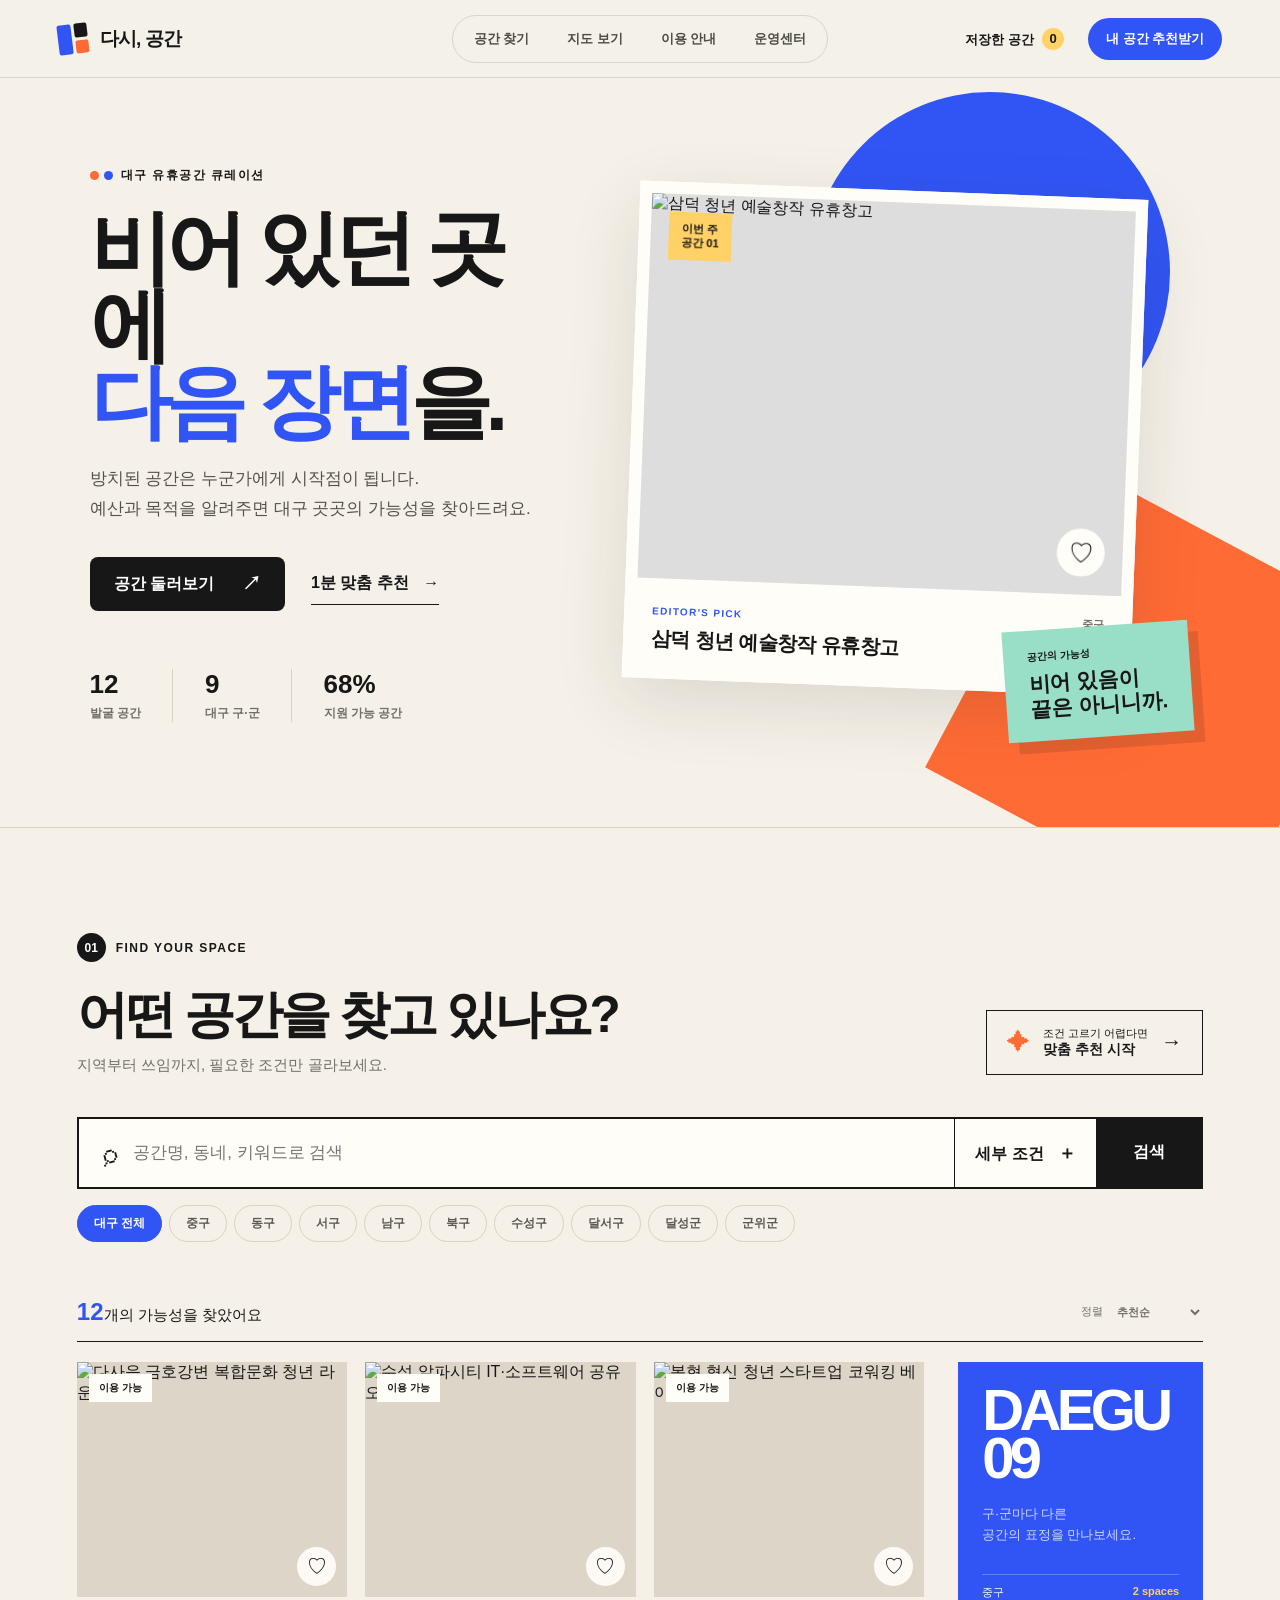
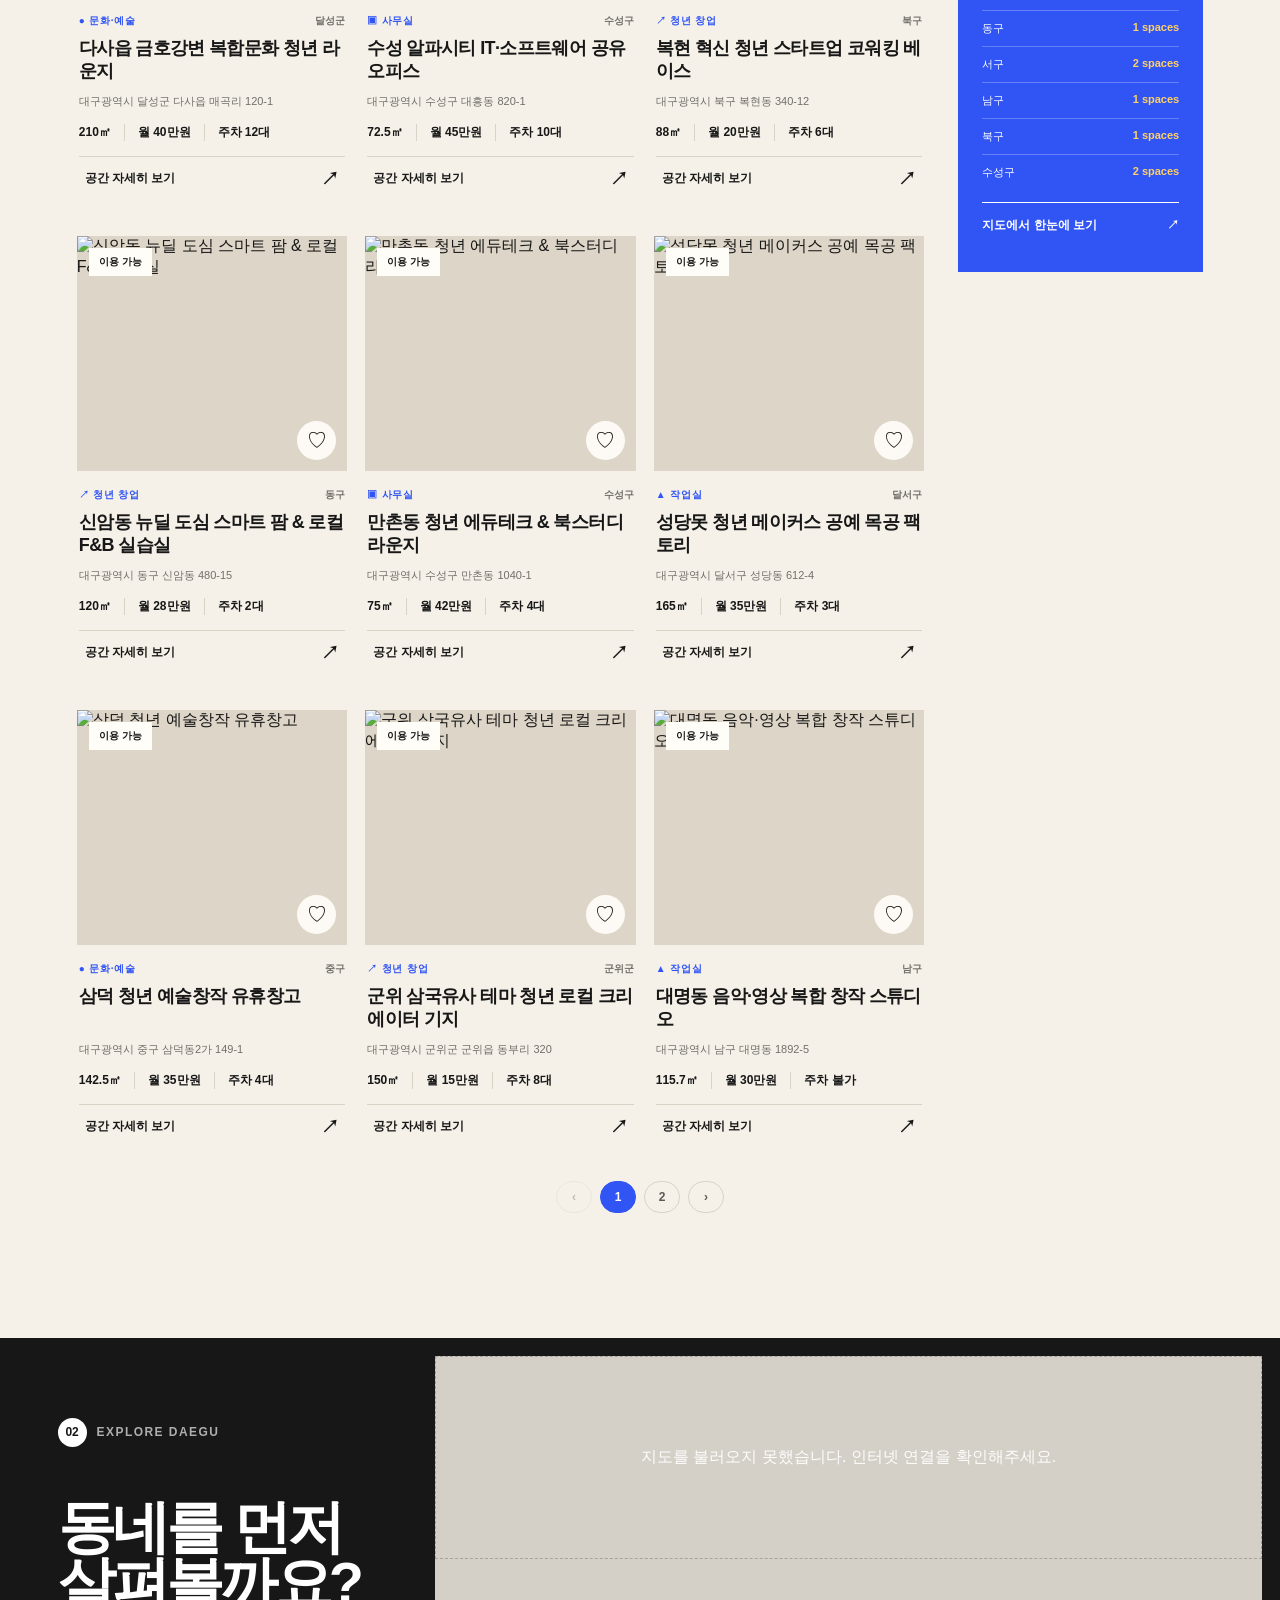
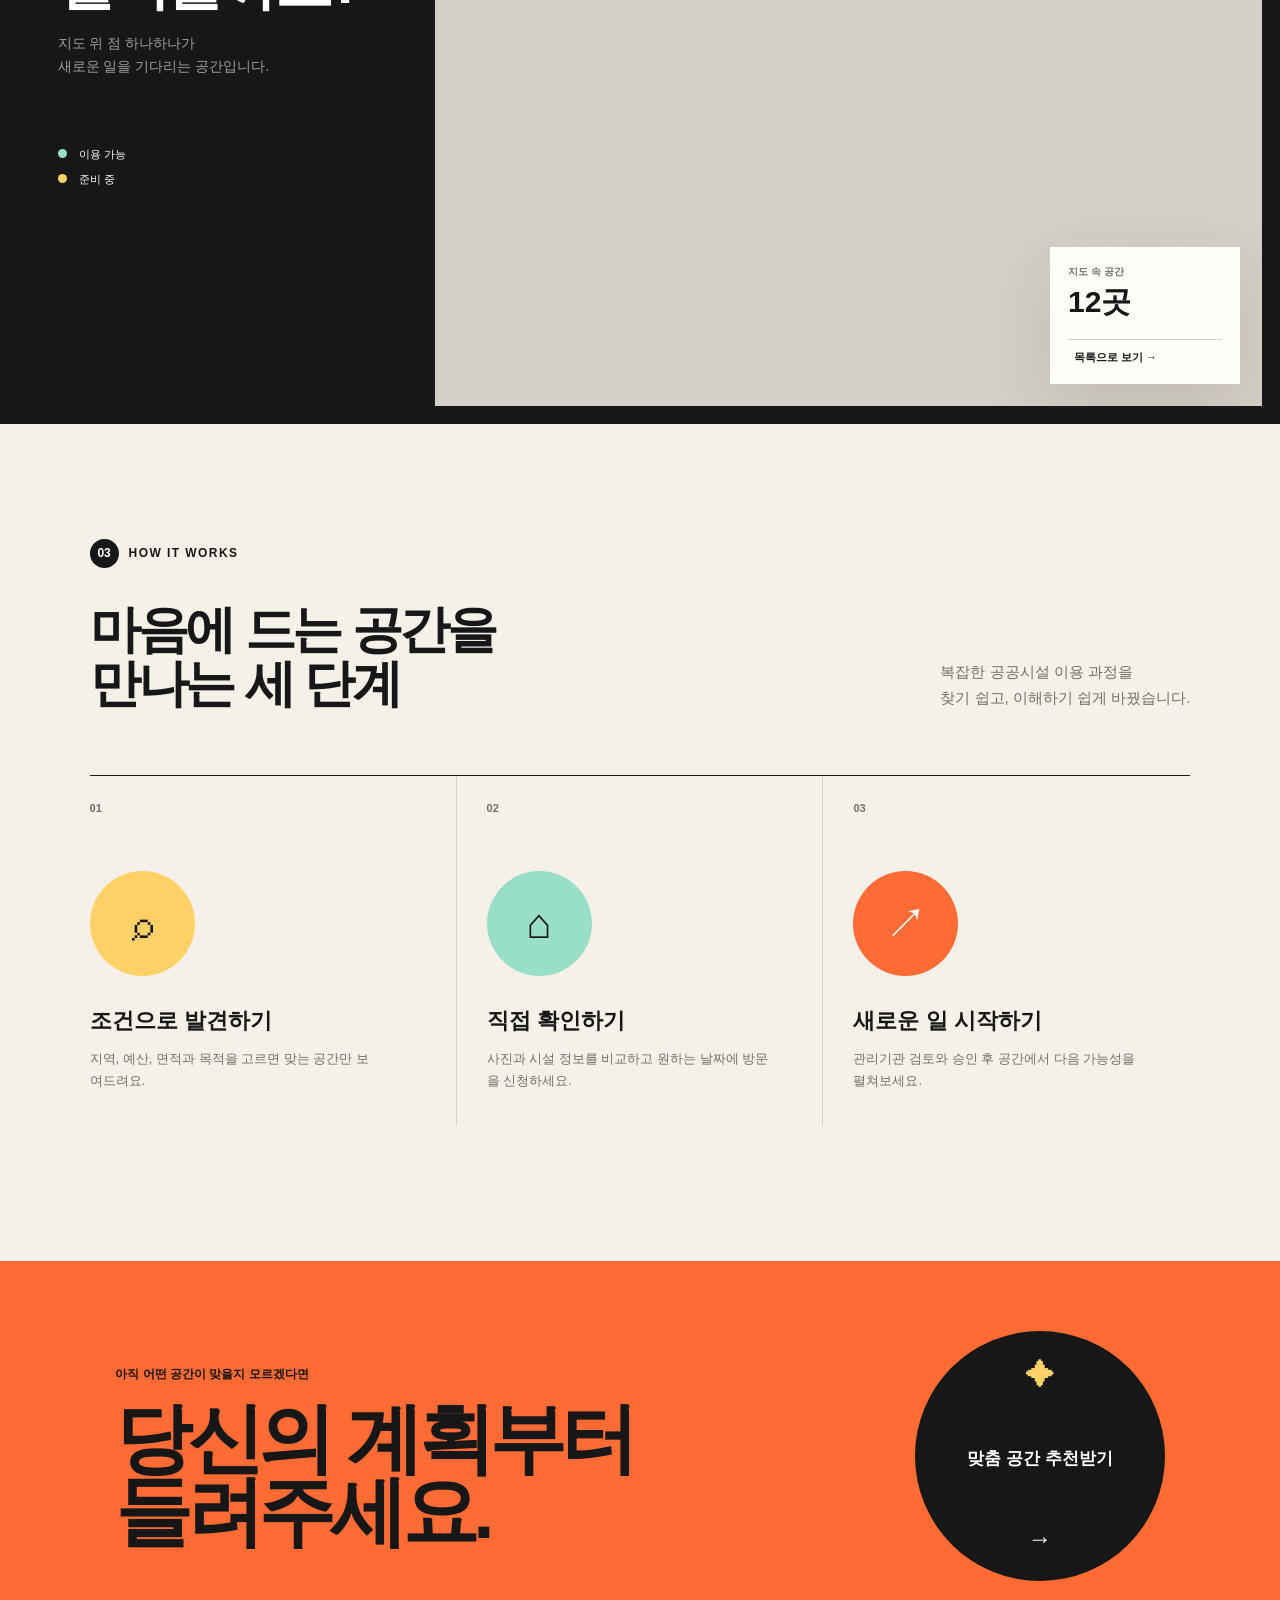
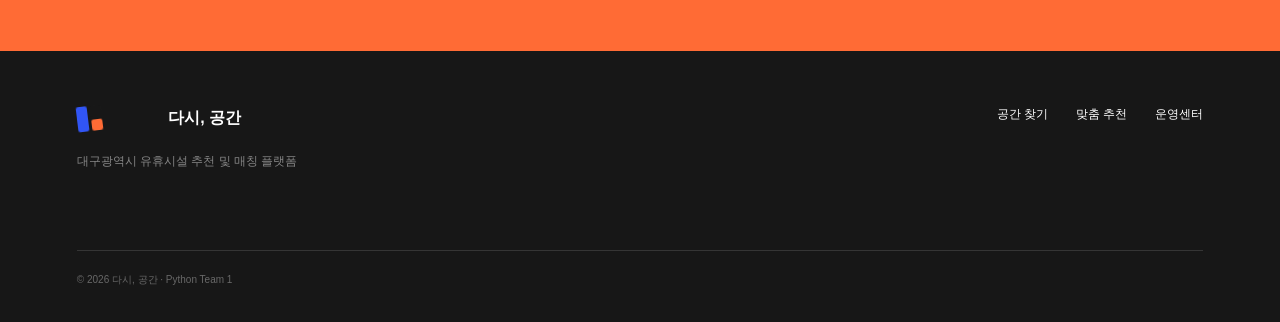
==== project/index.html @ 976cddd2 "Merge remote-tracking branch 'origin/main' into feature/merge-frontend-backend # Conflicts: #	README" ====
<!DOCTYPE html>
<html lang="ko">
<head>
  <meta charset="UTF-8">
  <meta name="viewport" content="width=device-width, initial-scale=1.0">
  <meta name="description" content="대구의 비어 있는 공간과 새로운 시작을 연결하는 유휴시설 추천·매칭 플랫폼">
  <title>다시, 공간 — 비어 있던 곳에 다음 장면을</title>
  <link rel="preconnect" href="https://cdn.jsdelivr.net">
  <link rel="stylesheet" href="https://cdn.jsdelivr.net/gh/orioncactus/pretendard@v1.3.9/dist/web/static/pretendard.min.css">
  <link rel="stylesheet" href="https://unpkg.com/leaflet@1.9.4/dist/leaflet.css">
  <link rel="stylesheet" href="styles.css">
</head>
<body>
  <header class="site-header">
    <a class="brand" href="#top" aria-label="다시 공간 홈">
      <span class="brand-mark" aria-hidden="true">
        <span></span><span></span><span></span>
      </span>
      <span class="brand-name">다시, 공간</span>
    </a>

    <nav class="desktop-nav" aria-label="주요 메뉴">
      <a href="#discover">공간 찾기</a>
      <button type="button" data-action="show-map">지도 보기</button>
      <a href="#guide">이용 안내</a>
      <button type="button" data-action="open-admin">운영센터</button>
    </nav>

    <div class="header-actions">
      <button class="saved-button" type="button" data-action="open-favorites">
        저장한 공간 <span id="favoriteCount">0</span>
      </button>
      <button class="header-cta" type="button" data-action="open-recommend">내 공간 추천받기</button>
    </div>
  </header>

  <main id="top">
    <section class="hero">
      <div class="hero-copy">
        <div class="eyebrow">
          <span class="eyebrow-dot"></span>
          대구 유휴공간 큐레이션
        </div>
        <h1>
          비어 있던 곳에<br>
          <span>다음 장면</span>을.
        </h1>
        <p class="hero-description">
          방치된 공간은 누군가에게 시작점이 됩니다.<br>
          예산과 목적을 알려주면 대구 곳곳의 가능성을 찾아드려요.
        </p>
        <div class="hero-actions">
          <a class="button button-dark" href="#discover">공간 둘러보기 <span>↗</span></a>
          <button class="text-button" type="button" data-action="open-recommend">
            1분 맞춤 추천 <span>→</span>
          </button>
        </div>
        <dl class="hero-numbers">
          <div><dt id="heroSpaceCount">12</dt><dd>발굴 공간</dd></div>
          <div><dt>9</dt><dd>대구 구·군</dd></div>
          <div><dt>68%</dt><dd>지원 가능 공간</dd></div>
        </dl>
      </div>

      <div class="hero-visual" aria-label="오늘 주목할 공간">
        <span class="shape shape-blue"></span>
        <span class="shape shape-orange"></span>
        <article class="featured-card">
          <div class="featured-image-wrap">
            <img id="featuredImage" alt="추천 유휴공간">
            <span class="featured-index">이번 주<br>공간 01</span>
            <button class="round-favorite" type="button" data-featured-favorite aria-label="관심 공간 저장">♡</button>
          </div>
          <div class="featured-body">
            <div>
              <span class="tiny-label">EDITOR'S PICK</span>
              <h2 id="featuredName">공간을 불러오는 중입니다</h2>
            </div>
            <div class="featured-meta">
              <span id="featuredDistrict">대구</span>
              <span id="featuredArea">0㎡</span>
              <span id="featuredRent">월 0만원</span>
            </div>
          </div>
        </article>
        <div class="hero-note">
          <span>공간의 가능성</span>
          <strong>비어 있음이<br>끝은 아니니까.</strong>
        </div>
      </div>
    </section>

    <section class="discovery" id="discover">
      <div class="section-kicker"><span>01</span> FIND YOUR SPACE</div>
      <div class="section-heading">
        <div>
          <h2>어떤 공간을 찾고 있나요?</h2>
          <p>지역부터 쓰임까지, 필요한 조건만 골라보세요.</p>
        </div>
        <button class="recommend-banner-button" type="button" data-action="open-recommend">
          <span class="spark">✦</span>
          조건 고르기 어렵다면
          <strong>맞춤 추천 시작</strong>
          <span>→</span>
        </button>
      </div>

      <div class="search-console">
        <label class="main-search">
          <span aria-hidden="true">⌕</span>
          <input id="searchInput" type="search" placeholder="공간명, 동네, 키워드로 검색" autocomplete="off">
        </label>
        <button class="filter-toggle" id="filterToggle" type="button" aria-expanded="false">
          세부 조건 <span>＋</span>
        </button>
        <button class="search-submit" id="searchSubmit" type="button">검색</button>
      </div>

      <div class="district-row" id="districtChips" aria-label="지역 선택"></div>

      <div class="filter-panel" id="filterPanel" aria-hidden="true">
        <label>
          <span>활용 목적</span>
          <select id="categoryFilter">
            <option value="ALL">전체 목적</option>
          </select>
        </label>
        <label>
          <span>월 최대 예산</span>
          <select id="rentFilter">
            <option value="999">제한 없음</option>
            <option value="20">20만원 이하</option>
            <option value="40">40만원 이하</option>
            <option value="60">60만원 이하</option>
            <option value="100">100만원 이하</option>
          </select>
        </label>
        <label>
          <span>최소 면적</span>
          <select id="areaFilter">
            <option value="0">제한 없음</option>
            <option value="50">50㎡ 이상</option>
            <option value="100">100㎡ 이상</option>
            <option value="150">150㎡ 이상</option>
          </select>
        </label>
        <label class="check-label">
          <input id="parkingFilter" type="checkbox">
          <span class="custom-check"></span>
          주차 가능한 곳만
        </label>
        <button type="button" id="resetFilters">조건 초기화</button>
      </div>

      <div class="catalog-toolbar">
        <p><strong id="resultCount">0</strong>개의 가능성을 찾았어요</p>
        <label class="sort-control">
          <span>정렬</span>
          <select id="sortSelect">
            <option value="recommended">추천순</option>
            <option value="rent-low">낮은 임대료순</option>
            <option value="area-large">넓은 면적순</option>
            <option value="popular">인기순</option>
          </select>
        </label>
      </div>

      <div class="catalog-layout">
        <div class="space-grid" id="spaceGrid"></div>
        <aside class="curation-aside">
          <div class="aside-number">DAEGU<br>09</div>
          <p class="aside-caption">구·군마다 다른<br>공간의 표정을 만나보세요.</p>
          <div class="district-list" id="districtStats"></div>
          <button type="button" data-action="show-map">지도에서 한눈에 보기 <span>↗</span></button>
        </aside>
      </div>
      <nav class="pagination" id="spacePagination" aria-label="공간 목록 페이지"></nav>
    </section>

    <section class="map-section" id="mapSection">
      <div class="map-copy">
        <div class="section-kicker light"><span>02</span> EXPLORE DAEGU</div>
        <h2>동네를 먼저<br>살펴볼까요?</h2>
        <p>지도 위 점 하나하나가<br>새로운 일을 기다리는 공간입니다.</p>
        <div class="map-legend">
          <span><i class="legend-dot available"></i> 이용 가능</span>
          <span><i class="legend-dot waiting"></i> 준비 중</span>
        </div>
      </div>
      <div class="map-stage">
        <div id="map" aria-label="대구 유휴공간 지도"></div>
        <div class="map-result-card" id="mapResultCard">
          <span>지도 속 공간</span>
          <strong id="mapSpaceCount">12곳</strong>
          <button type="button" data-action="scroll-discover">목록으로 보기 →</button>
        </div>
      </div>
    </section>

    <section class="guide-section" id="guide">
      <div class="section-kicker"><span>03</span> HOW IT WORKS</div>
      <div class="guide-heading">
        <h2>마음에 드는 공간을<br>만나는 세 단계</h2>
        <p>복잡한 공공시설 이용 과정을<br>찾기 쉽고, 이해하기 쉽게 바꿨습니다.</p>
      </div>
      <ol class="guide-steps">
        <li>
          <span class="step-number">01</span>
          <div class="step-symbol symbol-search">⌕</div>
          <h3>조건으로 발견하기</h3>
          <p>지역, 예산, 면적과 목적을 고르면 맞는 공간만 보여드려요.</p>
        </li>
        <li>
          <span class="step-number">02</span>
          <div class="step-symbol symbol-visit">⌂</div>
          <h3>직접 확인하기</h3>
          <p>사진과 시설 정보를 비교하고 원하는 날짜에 방문을 신청하세요.</p>
        </li>
        <li>
          <span class="step-number">03</span>
          <div class="step-symbol symbol-start">↗</div>
          <h3>새로운 일 시작하기</h3>
          <p>관리기관 검토와 승인 후 공간에서 다음 가능성을 펼쳐보세요.</p>
        </li>
      </ol>
    </section>

    <section class="closing-cta">
      <div>
        <span>아직 어떤 공간이 맞을지 모르겠다면</span>
        <h2>당신의 계획부터<br>들려주세요.</h2>
      </div>
      <button type="button" data-action="open-recommend">
        <span>✦</span>
        맞춤 공간 추천받기
        <i>→</i>
      </button>
    </section>
  </main>

  <footer>
    <div class="footer-brand">
      <span class="brand-mark small" aria-hidden="true"><span></span><span></span><span></span></span>
      <strong>다시, 공간</strong>
      <p>대구광역시 유휴시설 추천 및 매칭 플랫폼</p>
    </div>
    <div class="footer-links">
      <a href="#discover">공간 찾기</a>
      <button type="button" data-action="open-recommend">맞춤 추천</button>
      <button type="button" data-action="open-admin">운영센터</button>
    </div>
    <p class="copyright">© 2026 다시, 공간 · Python Team 1</p>
  </footer>

  <div class="drawer-backdrop" id="drawerBackdrop"></div>
  <aside class="favorites-drawer" id="favoritesDrawer" aria-hidden="true">
    <div class="drawer-header">
      <div><span>MY PICKS</span><h2>저장한 공간</h2></div>
      <button type="button" data-action="close-favorites" aria-label="닫기">×</button>
    </div>
    <div class="drawer-content" id="favoritesList"></div>
  </aside>

  <div class="modal" id="detailModal" aria-hidden="true" role="dialog" aria-modal="true" aria-label="공간 상세정보">
    <div class="modal-shell detail-shell">
      <button class="modal-close" type="button" data-close-modal aria-label="닫기">×</button>
      <div id="detailContent"></div>
    </div>
  </div>

  <div class="modal" id="recommendModal" aria-hidden="true" role="dialog" aria-modal="true" aria-label="맞춤 공간 추천">
    <div class="modal-shell recommend-shell">
      <button class="modal-close" type="button" data-close-modal aria-label="닫기">×</button>
      <div class="recommend-intro">
        <span class="modal-label">1 MINUTE CURATION</span>
        <h2>당신에게 맞는<br>공간을 찾아볼게요.</h2>
        <p>네 가지 조건만 선택하면 적합도와 추천 이유를 계산합니다.</p>
      </div>
      <form id="recommendForm" class="recommend-form">
        <label><span>어디를 선호하나요?</span><select id="recommendDistrict"><option value="ALL">대구 전역</option></select></label>
        <label><span>무엇을 시작하나요?</span><select id="recommendPurpose"></select></label>
        <label><span>월 예산은 얼마인가요?</span><select id="recommendBudget"><option value="20">20만원</option><option value="40" selected>40만원</option><option value="60">60만원</option><option value="100">100만원</option></select></label>
        <label><span>필요한 최소 면적은?</span><select id="recommendArea"><option value="30">30㎡</option><option value="50" selected>50㎡</option><option value="100">100㎡</option><option value="150">150㎡</option></select></label>
        <label class="recommend-check"><input id="recommendParking" type="checkbox"><span>주차 공간이 꼭 필요해요</span></label>
        <button class="button button-cobalt" type="submit">내 공간 계산하기 <span>→</span></button>
      </form>
      <div class="recommend-results" id="recommendResults" hidden></div>
    </div>
  </div>

  <div class="modal" id="applyModal" aria-hidden="true" role="dialog" aria-modal="true" aria-label="방문 및 이용 신청">
    <div class="modal-shell apply-shell">
      <button class="modal-close" type="button" data-close-modal aria-label="닫기">×</button>
      <span class="modal-label">SPACE REQUEST</span>
      <h2 id="applyTitle">공간 방문 신청</h2>
      <p id="applySpaceName"></p>
      <form id="applyForm">
        <input type="hidden" id="applySpaceId">
        <div class="form-grid">
          <label><span>이름</span><input id="applicantName" required placeholder="신청자 이름"></label>
          <label><span>연락처</span><input id="applicantPhone" required placeholder="010-0000-0000"></label>
        </div>
        <label><span>방문 희망일</span><input id="visitDate" type="date" required></label>
        <label><span>공간에서 하고 싶은 일</span><textarea id="applyMessage" required rows="4" placeholder="활용 목적과 계획을 간단히 적어주세요."></textarea></label>
        <button class="button button-dark wide" type="submit">신청서 보내기 <span>→</span></button>
      </form>
    </div>
  </div>

  <div class="modal" id="adminModal" aria-hidden="true" role="dialog" aria-modal="true" aria-label="운영센터">
    <div class="modal-shell admin-shell">
      <button class="modal-close" type="button" data-close-modal aria-label="닫기">×</button>
      <div class="admin-heading">
        <div><span class="modal-label">OPERATION CENTER</span><h2>공간 운영 현황</h2></div>
        <button type="button" id="syncData">공공데이터 동기화 ↻</button>
      </div>
      <div class="admin-metrics" id="adminMetrics"></div>
      <div class="admin-table-wrap">
        <table>
          <thead><tr><th>공간</th><th>지역</th><th>월 임대료</th><th>상태</th></tr></thead>
          <tbody id="adminSpaceRows"></tbody>
        </table>
      </div>
    </div>
  </div>

  <div class="toast-region" id="toastRegion" aria-live="polite"></div>

  <script src="https://unpkg.com/leaflet@1.9.4/dist/leaflet.js"></script>
  <script src="data.js"></script>
  <script src="app.js"></script>
</body>
</html>
---- project/styles.css ----
:root {
  --paper: #f5f1e8;
  --paper-deep: #ebe5d8;
  --white: #fffdf8;
  --ink: #171717;
  --muted: #716f69;
  --line: #d9d2c5;
  --cobalt: #3155f5;
  --orange: #ff6b35;
  --mint: #99dfc7;
  --yellow: #ffd166;
  --red: #e94b4b;
  --radius-sm: 12px;
  --radius-md: 22px;
  --radius-lg: 34px;
  --shadow: 0 22px 70px rgba(40, 34, 22, 0.12);
}

* {
  box-sizing: border-box;
}

html {
  scroll-behavior: smooth;
}

body {
  margin: 0;
  background: var(--paper);
  color: var(--ink);
  font-family: Pretendard, -apple-system, BlinkMacSystemFont, "Segoe UI", sans-serif;
  -webkit-font-smoothing: antialiased;
}

body.modal-open {
  overflow: hidden;
}

button,
input,
select,
textarea {
  color: inherit;
  font: inherit;
}

button,
a {
  -webkit-tap-highlight-color: transparent;
}

button {
  border: 0;
  cursor: pointer;
}

a {
  color: inherit;
  text-decoration: none;
}

img {
  display: block;
  max-width: 100%;
}

.site-header {
  position: sticky;
  z-index: 50;
  top: 0;
  display: grid;
  grid-template-columns: 1fr auto 1fr;
  align-items: center;
  min-height: 78px;
  padding: 0 4.5vw;
  border-bottom: 1px solid rgba(23, 23, 23, 0.12);
  background: rgba(245, 241, 232, 0.91);
  backdrop-filter: blur(18px);
}

.brand {
  display: inline-flex;
  align-items: center;
  gap: 12px;
  width: max-content;
  font-size: 19px;
  font-weight: 850;
  letter-spacing: -0.04em;
}

.brand-mark {
  position: relative;
  display: inline-grid;
  width: 30px;
  height: 30px;
  grid-template-columns: 1fr 1fr;
  grid-template-rows: 1fr 1fr;
  gap: 3px;
  transform: rotate(-7deg);
}

.brand-mark span {
  border-radius: 2px;
  background: var(--ink);
}

.brand-mark span:nth-child(1) {
  grid-row: 1 / 3;
  background: var(--cobalt);
}

.brand-mark span:nth-child(3) {
  background: var(--orange);
}

.brand-mark.small {
  width: 25px;
  height: 25px;
}

.desktop-nav {
  display: flex;
  align-items: center;
  gap: 6px;
  padding: 5px;
  border: 1px solid rgba(23, 23, 23, 0.13);
  border-radius: 999px;
}

.desktop-nav a,
.desktop-nav button {
  padding: 9px 16px;
  border-radius: 999px;
  background: transparent;
  color: #4d4b46;
  font-size: 13px;
  font-weight: 700;
}

.desktop-nav a:hover,
.desktop-nav button:hover {
  background: var(--ink);
  color: white;
}

.header-actions {
  display: flex;
  justify-content: flex-end;
  align-items: center;
  gap: 10px;
}

.saved-button {
  padding: 10px 14px;
  background: transparent;
  font-size: 13px;
  font-weight: 750;
}

.saved-button span {
  display: inline-grid;
  place-items: center;
  min-width: 22px;
  height: 22px;
  margin-left: 5px;
  border-radius: 999px;
  background: var(--yellow);
}

.header-cta {
  padding: 12px 18px;
  border-radius: 999px;
  background: var(--cobalt);
  color: white;
  font-size: 13px;
  font-weight: 800;
}

.hero {
  display: grid;
  min-height: 720px;
  grid-template-columns: 0.9fr 1.1fr;
  align-items: center;
  gap: 4vw;
  padding: 74px 7vw 90px;
  overflow: hidden;
  border-bottom: 1px solid var(--line);
}

.hero-copy {
  position: relative;
  z-index: 2;
  max-width: 620px;
}

.eyebrow,
.section-kicker {
  display: flex;
  align-items: center;
  gap: 10px;
  font-size: 12px;
  font-weight: 850;
  letter-spacing: 0.12em;
}

.eyebrow-dot {
  width: 9px;
  height: 9px;
  border-radius: 50%;
  background: var(--orange);
  box-shadow: 14px 0 0 var(--cobalt);
  margin-right: 12px;
}

.hero h1 {
  margin: 25px 0 24px;
  font-size: clamp(64px, 6.4vw, 108px);
  font-weight: 900;
  line-height: 0.94;
  letter-spacing: -0.075em;
}

.hero h1 span {
  color: var(--cobalt);
}

.hero-description {
  color: #54514b;
  font-size: 17px;
  line-height: 1.75;
}

.hero-actions {
  display: flex;
  align-items: center;
  gap: 26px;
  margin-top: 34px;
}

.button {
  display: inline-flex;
  justify-content: center;
  align-items: center;
  gap: 28px;
  min-height: 54px;
  padding: 0 24px;
  border-radius: 8px;
  font-weight: 800;
}

.button span {
  font-size: 19px;
}

.button-dark {
  background: var(--ink);
  color: white;
}

.button-cobalt {
  background: var(--cobalt);
  color: white;
}

.button.wide {
  width: 100%;
}

.text-button {
  padding: 10px 0;
  border-bottom: 1px solid var(--ink);
  background: transparent;
  font-weight: 800;
}

.text-button span {
  margin-left: 10px;
}

.hero-numbers {
  display: flex;
  gap: 32px;
  margin: 58px 0 0;
}

.hero-numbers div {
  padding-right: 31px;
  border-right: 1px solid var(--line);
}

.hero-numbers div:last-child {
  border: 0;
}

.hero-numbers dt {
  font-size: 26px;
  font-weight: 900;
}

.hero-numbers dd {
  margin: 5px 0 0;
  color: var(--muted);
  font-size: 12px;
  font-weight: 700;
}

.hero-visual {
  position: relative;
  min-height: 585px;
}

.shape {
  position: absolute;
  display: block;
}

.shape-blue {
  top: -60px;
  right: 20px;
  width: 360px;
  height: 360px;
  border-radius: 50%;
  background: var(--cobalt);
}

.shape-orange {
  right: -135px;
  bottom: -130px;
  width: 340px;
  height: 340px;
  background: var(--orange);
  transform: rotate(28deg);
}

.featured-card {
  position: absolute;
  z-index: 2;
  top: 38px;
  right: 4vw;
  width: min(530px, 88%);
  margin: 0;
  transform: rotate(2.2deg);
  border: 12px solid var(--white);
  background: var(--white);
  box-shadow: var(--shadow);
}

.featured-image-wrap {
  position: relative;
  height: 385px;
  overflow: hidden;
  background: #ddd;
}

.featured-image-wrap img {
  width: 100%;
  height: 100%;
  object-fit: cover;
}

.featured-index {
  position: absolute;
  top: 18px;
  left: 18px;
  padding: 10px 13px;
  background: var(--yellow);
  font-size: 11px;
  font-weight: 900;
  line-height: 1.25;
  text-transform: uppercase;
}

.round-favorite {
  position: absolute;
  right: 18px;
  bottom: 18px;
  display: grid;
  width: 48px;
  height: 48px;
  place-items: center;
  border-radius: 50%;
  background: var(--white);
  font-size: 25px;
}

.round-favorite.active {
  background: var(--orange);
  color: white;
}

.featured-body {
  display: flex;
  justify-content: space-between;
  gap: 20px;
  padding: 22px 16px 13px;
}

.tiny-label,
.modal-label {
  color: var(--cobalt);
  font-size: 10px;
  font-weight: 900;
  letter-spacing: 0.13em;
}

.featured-body h2 {
  max-width: 320px;
  margin: 7px 0 0;
  font-size: 20px;
  line-height: 1.3;
  letter-spacing: -0.03em;
}

.featured-meta {
  display: flex;
  flex-direction: column;
  align-items: flex-end;
  gap: 4px;
  color: var(--muted);
  font-size: 11px;
  font-weight: 700;
}

.hero-note {
  position: absolute;
  z-index: 4;
  right: 0;
  bottom: 0;
  padding: 20px 24px;
  transform: rotate(-4deg);
  background: var(--mint);
  box-shadow: 10px 12px 0 rgba(23, 23, 23, 0.12);
}

.hero-note span {
  display: block;
  margin-bottom: 7px;
  font-size: 10px;
  font-weight: 800;
}

.hero-note strong {
  font-size: 21px;
  line-height: 1.2;
}

.discovery {
  padding: 105px 6vw 125px;
}

.section-kicker span {
  display: inline-grid;
  width: 29px;
  height: 29px;
  place-items: center;
  border-radius: 50%;
  background: var(--ink);
  color: white;
  letter-spacing: 0;
}

.section-kicker.light {
  color: rgba(255, 255, 255, 0.65);
}

.section-kicker.light span {
  background: white;
  color: var(--ink);
}

.section-heading {
  display: flex;
  justify-content: space-between;
  align-items: end;
  gap: 30px;
  margin: 26px 0 42px;
}

.section-heading h2,
.guide-heading h2 {
  margin: 0;
  font-size: clamp(38px, 4vw, 62px);
  line-height: 1.05;
  letter-spacing: -0.06em;
}

.section-heading p,
.guide-heading p {
  margin: 14px 0 0;
  color: var(--muted);
  font-size: 15px;
}

.recommend-banner-button {
  display: grid;
  grid-template-columns: auto auto auto;
  grid-template-rows: auto auto;
  column-gap: 13px;
  align-items: center;
  padding: 15px 20px;
  border: 1px solid var(--ink);
  background: transparent;
  text-align: left;
  font-size: 11px;
}

.recommend-banner-button .spark {
  grid-row: 1 / 3;
  color: var(--orange);
  font-size: 23px;
}

.recommend-banner-button strong {
  grid-column: 2;
  font-size: 14px;
}

.recommend-banner-button > span:last-child {
  grid-column: 3;
  grid-row: 1 / 3;
  font-size: 21px;
}

.search-console {
  display: grid;
  grid-template-columns: minmax(0, 1fr) auto auto;
  min-height: 72px;
  border: 2px solid var(--ink);
  background: var(--white);
}

.main-search {
  display: flex;
  align-items: center;
  gap: 15px;
  padding: 0 22px;
}

.main-search > span {
  font-size: 30px;
  transform: rotate(-15deg);
}

.main-search input {
  width: 100%;
  border: 0;
  outline: 0;
  background: transparent;
  font-size: 17px;
}

.filter-toggle,
.search-submit {
  min-width: 125px;
  padding: 0 20px;
  border-left: 1px solid var(--ink);
  background: var(--white);
  font-weight: 800;
}

.filter-toggle span {
  margin-left: 10px;
  font-size: 18px;
}

.search-submit {
  min-width: 105px;
  background: var(--ink);
  color: white;
}

.district-row {
  display: flex;
  gap: 7px;
  padding: 16px 0 8px;
  overflow-x: auto;
}

.district-chip {
  flex: 0 0 auto;
  padding: 9px 16px;
  border: 1px solid var(--line);
  border-radius: 999px;
  background: transparent;
  color: #5c5953;
  font-size: 12px;
  font-weight: 750;
}

.district-chip.active {
  border-color: var(--cobalt);
  background: var(--cobalt);
  color: white;
}

.pagination {
  display: flex;
  justify-content: center;
  align-items: center;
  gap: 8px;
  margin-top: 32px;
}

.pagination button {
  min-width: 36px;
  padding: 8px 12px;
  border: 1px solid var(--line);
  border-radius: 999px;
  background: transparent;
  color: #5c5953;
  font-size: 12px;
  font-weight: 750;
}

.pagination button.active {
  border-color: var(--cobalt);
  background: var(--cobalt);
  color: white;
}

.pagination button:disabled {
  opacity: 0.35;
}

.pagination .pagination-ellipsis {
  padding: 0 4px;
  color: #5c5953;
}

.filter-panel {
  display: grid;
  max-height: 0;
  grid-template-columns: repeat(3, 1fr) auto auto;
  gap: 18px;
  align-items: end;
  padding: 0 20px;
  overflow: hidden;
  border: 0 solid var(--line);
  background: var(--paper-deep);
  opacity: 0;
  transition: max-height 0.35s ease, padding 0.35s ease, opacity 0.25s ease, border-width 0.35s ease;
}

.filter-panel.open {
  max-height: 180px;
  padding: 22px 20px;
  border-width: 1px;
  opacity: 1;
}

.filter-panel label {
  display: grid;
  gap: 8px;
}

.filter-panel label > span:first-child {
  color: var(--muted);
  font-size: 11px;
  font-weight: 800;
}

.filter-panel select {
  min-height: 43px;
  padding: 0 12px;
  border: 1px solid var(--line);
  border-radius: 4px;
  background: var(--white);
}

.check-label {
  display: flex !important;
  align-items: center;
  min-height: 43px;
  white-space: nowrap;
  font-size: 13px;
  font-weight: 750;
}

.check-label input,
.recommend-check input {
  accent-color: var(--cobalt);
}

#resetFilters {
  min-height: 43px;
  padding: 0 15px;
  border-bottom: 1px solid var(--ink);
  background: transparent;
  font-size: 12px;
  font-weight: 800;
}

.catalog-toolbar {
  display: flex;
  justify-content: space-between;
  align-items: center;
  margin: 48px 0 20px;
  padding-bottom: 15px;
  border-bottom: 1px solid var(--ink);
}

.catalog-toolbar p {
  margin: 0;
  font-size: 15px;
}

.catalog-toolbar p strong {
  color: var(--cobalt);
  font-size: 24px;
}

.sort-control {
  display: flex;
  gap: 10px;
  align-items: center;
  color: var(--muted);
  font-size: 11px;
}

.sort-control select {
  border: 0;
  outline: 0;
  background: transparent;
  font-weight: 800;
}

.catalog-layout {
  display: grid;
  grid-template-columns: minmax(0, 1fr) 245px;
  gap: 34px;
}

.space-grid {
  display: grid;
  grid-template-columns: repeat(3, minmax(0, 1fr));
  gap: 35px 18px;
}

.space-card {
  position: relative;
  min-width: 0;
}

.card-image {
  position: relative;
  height: 235px;
  overflow: hidden;
  background: #ddd5c7;
}

.card-image img {
  width: 100%;
  height: 100%;
  object-fit: cover;
  transition: transform 0.55s ease;
}

.space-card:hover .card-image img {
  transform: scale(1.045);
}

.status-ribbon {
  position: absolute;
  top: 12px;
  left: 12px;
  padding: 7px 10px;
  background: var(--white);
  font-size: 10px;
  font-weight: 900;
}

.status-ribbon.reserved {
  background: var(--yellow);
}

.card-favorite {
  position: absolute;
  right: 11px;
  bottom: 11px;
  display: grid;
  width: 39px;
  height: 39px;
  place-items: center;
  border-radius: 50%;
  background: rgba(255, 253, 248, 0.94);
  font-size: 20px;
}

.card-favorite.active {
  background: var(--orange);
  color: white;
}

.card-body {
  padding: 17px 2px 0;
}

.card-category {
  display: flex;
  justify-content: space-between;
  align-items: center;
  color: var(--cobalt);
  font-size: 10px;
  font-weight: 900;
  letter-spacing: 0.08em;
}

.card-category span:last-child {
  color: var(--muted);
  font-weight: 700;
  letter-spacing: 0;
}

.card-body h3 {
  min-height: 47px;
  margin: 9px 0 10px;
  font-size: 18px;
  line-height: 1.3;
  letter-spacing: -0.035em;
}

.card-address {
  margin: 0;
  overflow: hidden;
  color: var(--muted);
  font-size: 11px;
  text-overflow: ellipsis;
  white-space: nowrap;
}

.card-specs {
  display: flex;
  gap: 13px;
  margin: 15px 0;
  font-size: 12px;
  font-weight: 800;
}

.card-specs span + span {
  padding-left: 13px;
  border-left: 1px solid var(--line);
}

.card-actions {
  display: grid;
  grid-template-columns: 1fr auto;
  border-top: 1px solid var(--line);
}

.card-actions button {
  min-height: 44px;
  background: transparent;
  text-align: left;
  font-size: 12px;
  font-weight: 850;
}

.card-actions button:last-child {
  width: 42px;
  text-align: right;
  font-size: 18px;
}

.empty-state {
  grid-column: 1 / -1;
  padding: 90px 20px;
  border: 1px dashed #aaa397;
  text-align: center;
}

.empty-state strong {
  display: block;
  margin-bottom: 9px;
  font-size: 22px;
}

.empty-state button {
  margin-top: 18px;
  padding: 10px 16px;
  background: var(--ink);
  color: white;
}

.curation-aside {
  position: sticky;
  top: 105px;
  align-self: start;
  min-height: 510px;
  padding: 24px;
  background: var(--cobalt);
  color: white;
}

.aside-number {
  font-size: 58px;
  font-weight: 900;
  line-height: 0.83;
  letter-spacing: -0.08em;
}

.aside-caption {
  margin: 22px 0 28px;
  color: rgba(255, 255, 255, 0.76);
  font-size: 13px;
  line-height: 1.6;
}

.district-list {
  display: grid;
  gap: 0;
  margin-bottom: 26px;
}

.district-stat {
  display: flex;
  justify-content: space-between;
  padding: 10px 0;
  border-top: 1px solid rgba(255, 255, 255, 0.25);
  font-size: 11px;
}

.district-stat strong {
  color: var(--yellow);
}

.curation-aside > button {
  position: absolute;
  right: 24px;
  bottom: 24px;
  left: 24px;
  padding: 14px 0;
  border-top: 1px solid white;
  background: transparent;
  color: white;
  text-align: left;
  font-size: 12px;
  font-weight: 800;
}

.curation-aside > button span {
  float: right;
}

.map-section {
  display: grid;
  grid-template-columns: 0.34fr 0.66fr;
  min-height: 650px;
  background: var(--ink);
  color: white;
}

.map-copy {
  padding: 80px 4.5vw;
}

.map-copy h2 {
  margin: 52px 0 20px;
  font-size: clamp(45px, 4.5vw, 72px);
  line-height: 0.98;
  letter-spacing: -0.065em;
}

.map-copy > p {
  color: rgba(255, 255, 255, 0.58);
  font-size: 14px;
  line-height: 1.7;
}

.map-legend {
  display: grid;
  gap: 10px;
  margin-top: 68px;
  font-size: 11px;
}

.legend-dot {
  display: inline-block;
  width: 9px;
  height: 9px;
  margin-right: 9px;
  border-radius: 50%;
}

.legend-dot.available {
  background: var(--mint);
}

.legend-dot.waiting {
  background: var(--yellow);
}

.map-stage {
  position: relative;
  min-height: 650px;
  margin: 18px 18px 18px 0;
  overflow: hidden;
  background: #d5d0c7;
}

#map {
  width: 100%;
  height: 100%;
  min-height: 614px;
  filter: saturate(0.6) contrast(0.98);
}

.map-result-card {
  position: absolute;
  z-index: 500;
  right: 22px;
  bottom: 22px;
  display: grid;
  min-width: 190px;
  padding: 18px;
  background: var(--white);
  color: var(--ink);
  box-shadow: var(--shadow);
}

.map-result-card > span {
  color: var(--muted);
  font-size: 10px;
  font-weight: 800;
}

.map-result-card strong {
  margin: 3px 0 16px;
  font-size: 30px;
}

.map-result-card button {
  padding-top: 10px;
  border-top: 1px solid var(--line);
  background: transparent;
  text-align: left;
  font-size: 11px;
  font-weight: 800;
}

.custom-map-pin {
  display: grid;
  width: 34px;
  height: 34px;
  place-items: center;
  border: 4px solid var(--white);
  border-radius: 50% 50% 50% 0;
  background: var(--cobalt);
  box-shadow: 0 5px 15px rgba(0, 0, 0, 0.26);
  color: white;
  font-size: 9px;
  font-weight: 900;
  transform: rotate(-45deg);
}

.custom-map-pin span {
  transform: rotate(45deg);
}

.leaflet-popup-content-wrapper {
  border-radius: 3px !important;
  font-family: Pretendard, sans-serif;
}

.map-popup {
  min-width: 190px;
}

.map-popup strong {
  display: block;
  margin: 4px 0;
  font-size: 14px;
}

.map-popup span {
  color: var(--muted);
  font-size: 11px;
}

.map-popup button {
  width: 100%;
  margin-top: 10px;
  padding: 8px;
  background: var(--ink);
  color: white;
  font-size: 11px;
}

.guide-section {
  padding: 115px 7vw 135px;
}

.guide-heading {
  display: flex;
  justify-content: space-between;
  align-items: end;
  margin: 35px 0 65px;
}

.guide-heading p {
  max-width: 310px;
  line-height: 1.7;
}

.guide-steps {
  display: grid;
  grid-template-columns: repeat(3, 1fr);
  margin: 0;
  padding: 0;
  border-top: 1px solid var(--ink);
  list-style: none;
}

.guide-steps li {
  position: relative;
  min-height: 350px;
  padding: 22px 30px 35px;
  border-right: 1px solid var(--line);
}

.guide-steps li:first-child {
  padding-left: 0;
}

.guide-steps li:last-child {
  border: 0;
}

.step-number {
  color: var(--muted);
  font-size: 11px;
  font-weight: 800;
}

.step-symbol {
  display: grid;
  width: 105px;
  height: 105px;
  margin: 55px 0 30px;
  place-items: center;
  border-radius: 50%;
  font-size: 42px;
  font-weight: 300;
}

.symbol-search {
  background: var(--yellow);
}

.symbol-visit {
  background: var(--mint);
}

.symbol-start {
  background: var(--orange);
  color: white;
}

.guide-steps h3 {
  margin: 0 0 12px;
  font-size: 22px;
}

.guide-steps p {
  max-width: 290px;
  margin: 0;
  color: var(--muted);
  font-size: 13px;
  line-height: 1.65;
}

.closing-cta {
  display: flex;
  justify-content: space-between;
  align-items: center;
  gap: 30px;
  min-height: 390px;
  padding: 65px 9vw;
  background: var(--orange);
  color: var(--ink);
}

.closing-cta > div > span {
  font-size: 12px;
  font-weight: 800;
}

.closing-cta h2 {
  margin: 19px 0 0;
  font-size: clamp(55px, 6vw, 88px);
  line-height: 0.95;
  letter-spacing: -0.07em;
}

.closing-cta button {
  display: grid;
  width: 250px;
  height: 250px;
  place-items: center;
  border-radius: 50%;
  background: var(--ink);
  color: white;
  font-size: 17px;
  font-weight: 850;
}

.closing-cta button span {
  color: var(--yellow);
  font-size: 28px;
}

.closing-cta button i {
  font-size: 24px;
  font-style: normal;
}

footer {
  display: grid;
  grid-template-columns: 1fr auto;
  gap: 50px;
  align-items: start;
  padding: 55px 6vw 35px;
  background: var(--ink);
  color: white;
}

.footer-brand {
  display: grid;
  grid-template-columns: auto auto;
  justify-content: start;
  align-items: center;
  gap: 10px;
}

.footer-brand p {
  grid-column: 1 / -1;
  margin: 12px 0 0;
  color: rgba(255, 255, 255, 0.48);
  font-size: 12px;
}

.footer-links {
  display: flex;
  gap: 28px;
}

.footer-links a,
.footer-links button {
  padding: 0;
  background: transparent;
  color: white;
  font-size: 12px;
}

.copyright {
  grid-column: 1 / -1;
  margin: 30px 0 0;
  padding-top: 22px;
  border-top: 1px solid rgba(255, 255, 255, 0.13);
  color: rgba(255, 255, 255, 0.35);
  font-size: 10px;
}

.drawer-backdrop {
  position: fixed;
  z-index: 90;
  inset: 0;
  visibility: hidden;
  background: rgba(23, 23, 23, 0.52);
  opacity: 0;
  transition: 0.3s ease;
}

.drawer-backdrop.open {
  visibility: visible;
  opacity: 1;
}

.favorites-drawer {
  position: fixed;
  z-index: 100;
  top: 0;
  right: 0;
  width: min(460px, 100%);
  height: 100dvh;
  padding: 32px;
  overflow-y: auto;
  background: var(--white);
  transform: translateX(102%);
  transition: transform 0.35s cubic-bezier(0.2, 0.75, 0.2, 1);
}

.favorites-drawer.open {
  transform: translateX(0);
}

.drawer-header {
  display: flex;
  justify-content: space-between;
  align-items: start;
  padding-bottom: 22px;
  border-bottom: 1px solid var(--ink);
}

.drawer-header span {
  color: var(--cobalt);
  font-size: 10px;
  font-weight: 900;
  letter-spacing: 0.13em;
}

.drawer-header h2 {
  margin: 5px 0 0;
  font-size: 34px;
}

.drawer-header button,
.modal-close {
  display: grid;
  width: 38px;
  height: 38px;
  place-items: center;
  border-radius: 50%;
  background: var(--paper-deep);
  font-size: 25px;
}

.favorite-drawer-item {
  display: grid;
  grid-template-columns: 100px 1fr auto;
  gap: 15px;
  align-items: center;
  padding: 18px 0;
  border-bottom: 1px solid var(--line);
}

.favorite-drawer-item img {
  width: 100px;
  height: 78px;
  object-fit: cover;
}

.favorite-drawer-item h3 {
  margin: 0 0 8px;
  font-size: 14px;
}

.favorite-drawer-item p {
  margin: 0;
  color: var(--muted);
  font-size: 11px;
}

.favorite-drawer-item button {
  background: transparent;
  color: var(--red);
  font-size: 20px;
}

.drawer-empty {
  padding: 90px 0;
  color: var(--muted);
  text-align: center;
}

.drawer-empty strong {
  display: block;
  margin-bottom: 7px;
  color: var(--ink);
  font-size: 20px;
}

.modal {
  position: fixed;
  z-index: 110;
  inset: 0;
  display: grid;
  visibility: hidden;
  place-items: center;
  padding: 22px;
  overflow-y: auto;
  background: rgba(23, 23, 23, 0.72);
  opacity: 0;
  transition: opacity 0.25s ease, visibility 0.25s ease;
}

.modal.open {
  visibility: visible;
  opacity: 1;
}

.modal-shell {
  position: relative;
  width: min(1040px, 100%);
  max-height: calc(100dvh - 44px);
  overflow-y: auto;
  background: var(--white);
  box-shadow: var(--shadow);
  transform: translateY(18px);
  transition: transform 0.3s ease;
}

.modal.open .modal-shell {
  transform: translateY(0);
}

.modal-close {
  position: absolute;
  z-index: 5;
  top: 18px;
  right: 18px;
}

.detail-hero {
  display: grid;
  min-height: 480px;
  grid-template-columns: 1.2fr 0.8fr;
}

.detail-photo {
  position: relative;
  min-height: 480px;
}

.detail-photo img {
  width: 100%;
  height: 100%;
  object-fit: cover;
}

.roadview-fallback-note {
  position: absolute;
  bottom: 12px;
  left: 12px;
  padding: 7px 10px;
  background: rgba(0, 0, 0, 0.6);
  color: var(--white);
  font-size: 12px;
  font-weight: 700;
}

.detail-summary {
  padding: 52px 40px 40px;
  background: var(--cobalt);
  color: white;
}

.detail-summary .category {
  color: var(--yellow);
  font-size: 10px;
  font-weight: 900;
  letter-spacing: 0.1em;
}

.detail-summary h2 {
  margin: 18px 0 15px;
  font-size: 36px;
  line-height: 1.15;
  letter-spacing: -0.05em;
}

.detail-summary .address {
  color: rgba(255, 255, 255, 0.65);
  font-size: 12px;
  line-height: 1.6;
}

.detail-price {
  display: flex;
  gap: 20px;
  margin: 42px 0 25px;
  padding: 20px 0;
  border-block: 1px solid rgba(255, 255, 255, 0.25);
}

.detail-price div {
  flex: 1;
}

.detail-price span {
  display: block;
  margin-bottom: 6px;
  color: rgba(255, 255, 255, 0.6);
  font-size: 10px;
}

.detail-price strong {
  font-size: 18px;
}

.detail-summary-actions {
  display: grid;
  grid-template-columns: 1fr auto;
  gap: 8px;
}

.detail-summary-actions button {
  min-height: 52px;
  background: white;
  color: var(--ink);
  font-size: 13px;
  font-weight: 850;
}

.detail-summary-actions button:last-child {
  width: 52px;
  background: var(--yellow);
  font-size: 20px;
}

.detail-body {
  display: grid;
  grid-template-columns: 1.2fr 0.8fr;
  gap: 60px;
  padding: 50px;
}

.detail-body h3 {
  margin: 0 0 15px;
  font-size: 18px;
}

.detail-body p {
  color: #5f5b55;
  font-size: 14px;
  line-height: 1.8;
}

.feature-list,
.utility-list {
  margin: 0;
  padding: 0;
  list-style: none;
}

.feature-list li {
  padding: 12px 0;
  border-bottom: 1px solid var(--line);
  font-size: 13px;
}

.feature-list li::before {
  content: "↗";
  margin-right: 10px;
  color: var(--cobalt);
  font-weight: 900;
}

.utility-list {
  display: flex;
  flex-wrap: wrap;
  gap: 7px;
}

.utility-list li {
  padding: 8px 10px;
  background: var(--paper-deep);
  font-size: 11px;
}

.support-box {
  margin-top: 25px;
  padding: 18px;
  background: var(--mint);
}

.support-box strong {
  display: block;
  margin-bottom: 8px;
  font-size: 12px;
}

.support-box p {
  margin: 0;
  color: var(--ink);
  font-size: 11px;
  line-height: 1.6;
}

.recommend-shell {
  display: grid;
  width: min(920px, 100%);
  grid-template-columns: 0.8fr 1.2fr;
}

.recommend-intro {
  min-height: 600px;
  padding: 70px 45px;
  background: var(--cobalt);
  color: white;
}

.recommend-intro .modal-label {
  color: var(--yellow);
}

.recommend-intro h2 {
  margin: 23px 0;
  font-size: 47px;
  line-height: 1.05;
  letter-spacing: -0.055em;
}

.recommend-intro p {
  color: rgba(255, 255, 255, 0.65);
  font-size: 13px;
  line-height: 1.7;
}

.recommend-form {
  display: grid;
  gap: 17px;
  align-content: center;
  padding: 60px 48px;
}

.recommend-form > label:not(.recommend-check),
.apply-shell form > label,
.form-grid label {
  display: grid;
  gap: 8px;
}

.recommend-form label > span,
.apply-shell label > span {
  font-size: 11px;
  font-weight: 800;
}

.recommend-form select,
.apply-shell input,
.apply-shell textarea {
  width: 100%;
  min-height: 48px;
  padding: 0 13px;
  border: 1px solid var(--line);
  border-radius: 3px;
  background: var(--white);
  outline: 0;
}

.apply-shell textarea {
  padding-top: 12px;
  resize: vertical;
}

.recommend-check {
  display: flex;
  gap: 8px;
  align-items: center;
  font-size: 12px;
}

.recommend-results {
  grid-column: 1 / -1;
  padding: 45px;
  background: var(--white);
}

.recommend-results h3 {
  margin: 0 0 24px;
  font-size: 30px;
}

.recommend-result-item {
  display: grid;
  grid-template-columns: 80px 1fr auto;
  gap: 18px;
  align-items: center;
  padding: 15px 0;
  border-top: 1px solid var(--line);
}

.recommend-score {
  display: grid;
  width: 68px;
  height: 68px;
  place-items: center;
  border-radius: 50%;
  background: var(--cobalt);
  color: white;
  font-size: 18px;
  font-weight: 900;
}

.recommend-result-item h4 {
  margin: 0 0 6px;
  font-size: 15px;
}

.recommend-result-item p {
  margin: 0;
  color: var(--muted);
  font-size: 11px;
}

.recommend-result-item button {
  padding: 10px 13px;
  background: var(--ink);
  color: white;
  font-size: 11px;
}

.apply-shell {
  width: min(600px, 100%);
  padding: 55px;
}

.apply-shell h2 {
  margin: 12px 0 8px;
  font-size: 36px;
}

.apply-shell > p {
  margin: 0 0 30px;
  color: var(--muted);
  font-size: 13px;
}

.apply-shell form {
  display: grid;
  gap: 18px;
}

.form-grid {
  display: grid;
  grid-template-columns: 1fr 1fr;
  gap: 13px;
}

.admin-shell {
  width: min(1000px, 100%);
  padding: 50px;
}

.admin-heading {
  display: flex;
  justify-content: space-between;
  align-items: end;
  padding-bottom: 25px;
  border-bottom: 1px solid var(--ink);
}

.admin-heading h2 {
  margin: 9px 0 0;
  font-size: 38px;
}

.admin-heading > button {
  padding: 12px 15px;
  background: var(--cobalt);
  color: white;
  font-size: 11px;
  font-weight: 800;
}

.admin-metrics {
  display: grid;
  grid-template-columns: repeat(4, 1fr);
  gap: 1px;
  margin: 25px 0;
  background: var(--line);
  border: 1px solid var(--line);
}

.admin-metric {
  padding: 19px;
  background: var(--white);
}

.admin-metric span {
  color: var(--muted);
  font-size: 10px;
}

.admin-metric strong {
  display: block;
  margin-top: 6px;
  font-size: 24px;
}

.admin-table-wrap {
  max-height: 430px;
  overflow: auto;
}

.admin-table-wrap table {
  width: 100%;
  border-collapse: collapse;
}

.admin-table-wrap th,
.admin-table-wrap td {
  padding: 13px 10px;
  border-bottom: 1px solid var(--line);
  text-align: left;
  font-size: 11px;
}

.admin-table-wrap th {
  position: sticky;
  top: 0;
  background: var(--paper-deep);
  color: var(--muted);
}

.admin-table-wrap td:first-child {
  max-width: 330px;
  font-weight: 800;
}

.admin-table-wrap select {
  padding: 7px;
  border: 1px solid var(--line);
  background: white;
  font-size: 11px;
}

.toast-region {
  position: fixed;
  z-index: 200;
  right: 22px;
  bottom: 22px;
  display: grid;
  gap: 9px;
}

.toast {
  min-width: 290px;
  padding: 15px 18px;
  border-left: 5px solid var(--cobalt);
  background: var(--ink);
  color: white;
  box-shadow: var(--shadow);
  font-size: 12px;
  animation: toast-in 0.3s ease;
}

.toast.success {
  border-color: var(--mint);
}

@keyframes toast-in {
  from { opacity: 0; transform: translateY(10px); }
}

@media (max-width: 1180px) {
  .desktop-nav {
    display: none;
  }

  .site-header {
    grid-template-columns: 1fr auto;
  }

  .hero {
    padding-inline: 5vw;
  }

  .hero h1 {
    font-size: 72px;
  }

  .featured-card {
    right: 1vw;
  }

  .space-grid {
    grid-template-columns: repeat(2, minmax(0, 1fr));
  }
}

@media (max-width: 900px) {
  .header-cta {
    display: none;
  }

  .hero {
    grid-template-columns: 1fr;
    padding-top: 55px;
  }

  .hero-copy {
    max-width: none;
  }

  .hero-visual {
    min-height: 610px;
  }

  .section-heading,
  .guide-heading {
    align-items: start;
    flex-direction: column;
  }

  .filter-panel {
    grid-template-columns: 1fr 1fr;
  }

  .filter-panel.open {
    max-height: 360px;
  }

  .catalog-layout {
    grid-template-columns: 1fr;
  }

  .curation-aside {
    position: relative;
    top: 0;
    min-height: 350px;
  }

  .map-section {
    grid-template-columns: 1fr;
  }

  .map-copy {
    padding-bottom: 45px;
  }

  .map-stage {
    margin: 0 18px 18px;
  }

  .guide-steps {
    grid-template-columns: 1fr;
  }

  .guide-steps li,
  .guide-steps li:first-child {
    min-height: auto;
    padding: 25px 0;
    border-right: 0;
    border-bottom: 1px solid var(--line);
  }

  .step-symbol {
    margin: 30px 0 20px;
  }

  .closing-cta {
    align-items: start;
    flex-direction: column;
  }

  .closing-cta button {
    align-self: end;
    width: 190px;
    height: 190px;
  }

  .detail-hero,
  .detail-body,
  .recommend-shell {
    grid-template-columns: 1fr;
  }

  .recommend-intro {
    min-height: auto;
  }
}

@media (max-width: 640px) {
  .site-header {
    min-height: 66px;
    padding-inline: 18px;
  }

  .brand-name {
    font-size: 17px;
  }

  .saved-button {
    padding-right: 0;
    font-size: 0;
  }

  .saved-button span {
    font-size: 11px;
  }

  .hero {
    padding: 48px 20px 65px;
  }

  .hero h1 {
    font-size: 54px;
  }

  .hero-description br {
    display: none;
  }

  .hero-actions {
    gap: 16px;
  }

  .hero-numbers {
    gap: 15px;
  }

  .hero-numbers div {
    padding-right: 15px;
  }

  .hero-visual {
    min-height: 465px;
    margin-top: 20px;
  }

  .shape-blue {
    width: 270px;
    height: 270px;
  }

  .shape-orange {
    width: 230px;
    height: 230px;
  }

  .featured-card {
    top: 25px;
    right: 4%;
    width: 92%;
  }

  .featured-image-wrap {
    height: 280px;
  }

  .featured-body {
    flex-direction: column;
  }

  .featured-meta {
    flex-direction: row;
    align-items: start;
  }

  .hero-note {
    display: none;
  }

  .discovery,
  .guide-section {
    padding: 75px 20px 90px;
  }

  .section-heading h2,
  .guide-heading h2 {
    font-size: 39px;
  }

  .recommend-banner-button {
    width: 100%;
  }

  .search-console {
    grid-template-columns: 1fr auto;
  }

  .main-search {
    min-height: 62px;
  }

  .filter-toggle {
    min-width: auto;
    font-size: 0;
  }

  .filter-toggle span {
    margin: 0;
    font-size: 20px;
  }

  .search-submit {
    display: none;
  }

  .filter-panel,
  .filter-panel.open {
    grid-template-columns: 1fr;
    max-height: 560px;
  }

  .catalog-toolbar {
    margin-top: 35px;
  }

  .space-grid {
    grid-template-columns: 1fr;
  }

  .card-image {
    height: 280px;
  }

  .map-copy {
    padding: 60px 20px 35px;
  }

  .map-stage {
    min-height: 480px;
    margin: 0;
  }

  #map {
    min-height: 480px;
  }

  .map-result-card {
    right: 12px;
    bottom: 12px;
  }

  .closing-cta {
    min-height: 480px;
    padding: 55px 20px;
  }

  .closing-cta h2 {
    font-size: 54px;
  }

  footer {
    grid-template-columns: 1fr;
    padding-inline: 20px;
  }

  .footer-links {
    flex-wrap: wrap;
  }

  .favorites-drawer {
    padding: 25px 20px;
  }

  .detail-hero {
    min-height: auto;
  }

  .detail-photo {
    min-height: 300px;
  }

  .detail-summary,
  .detail-body,
  .recommend-intro,
  .recommend-form,
  .recommend-results,
  .apply-shell,
  .admin-shell {
    padding: 35px 22px;
  }

  .detail-body {
    gap: 35px;
  }

  .recommend-intro h2 {
    font-size: 38px;
  }

  .form-grid,
  .admin-metrics {
    grid-template-columns: 1fr 1fr;
  }

  .admin-heading {
    align-items: start;
    flex-direction: column;
    gap: 18px;
  }
}
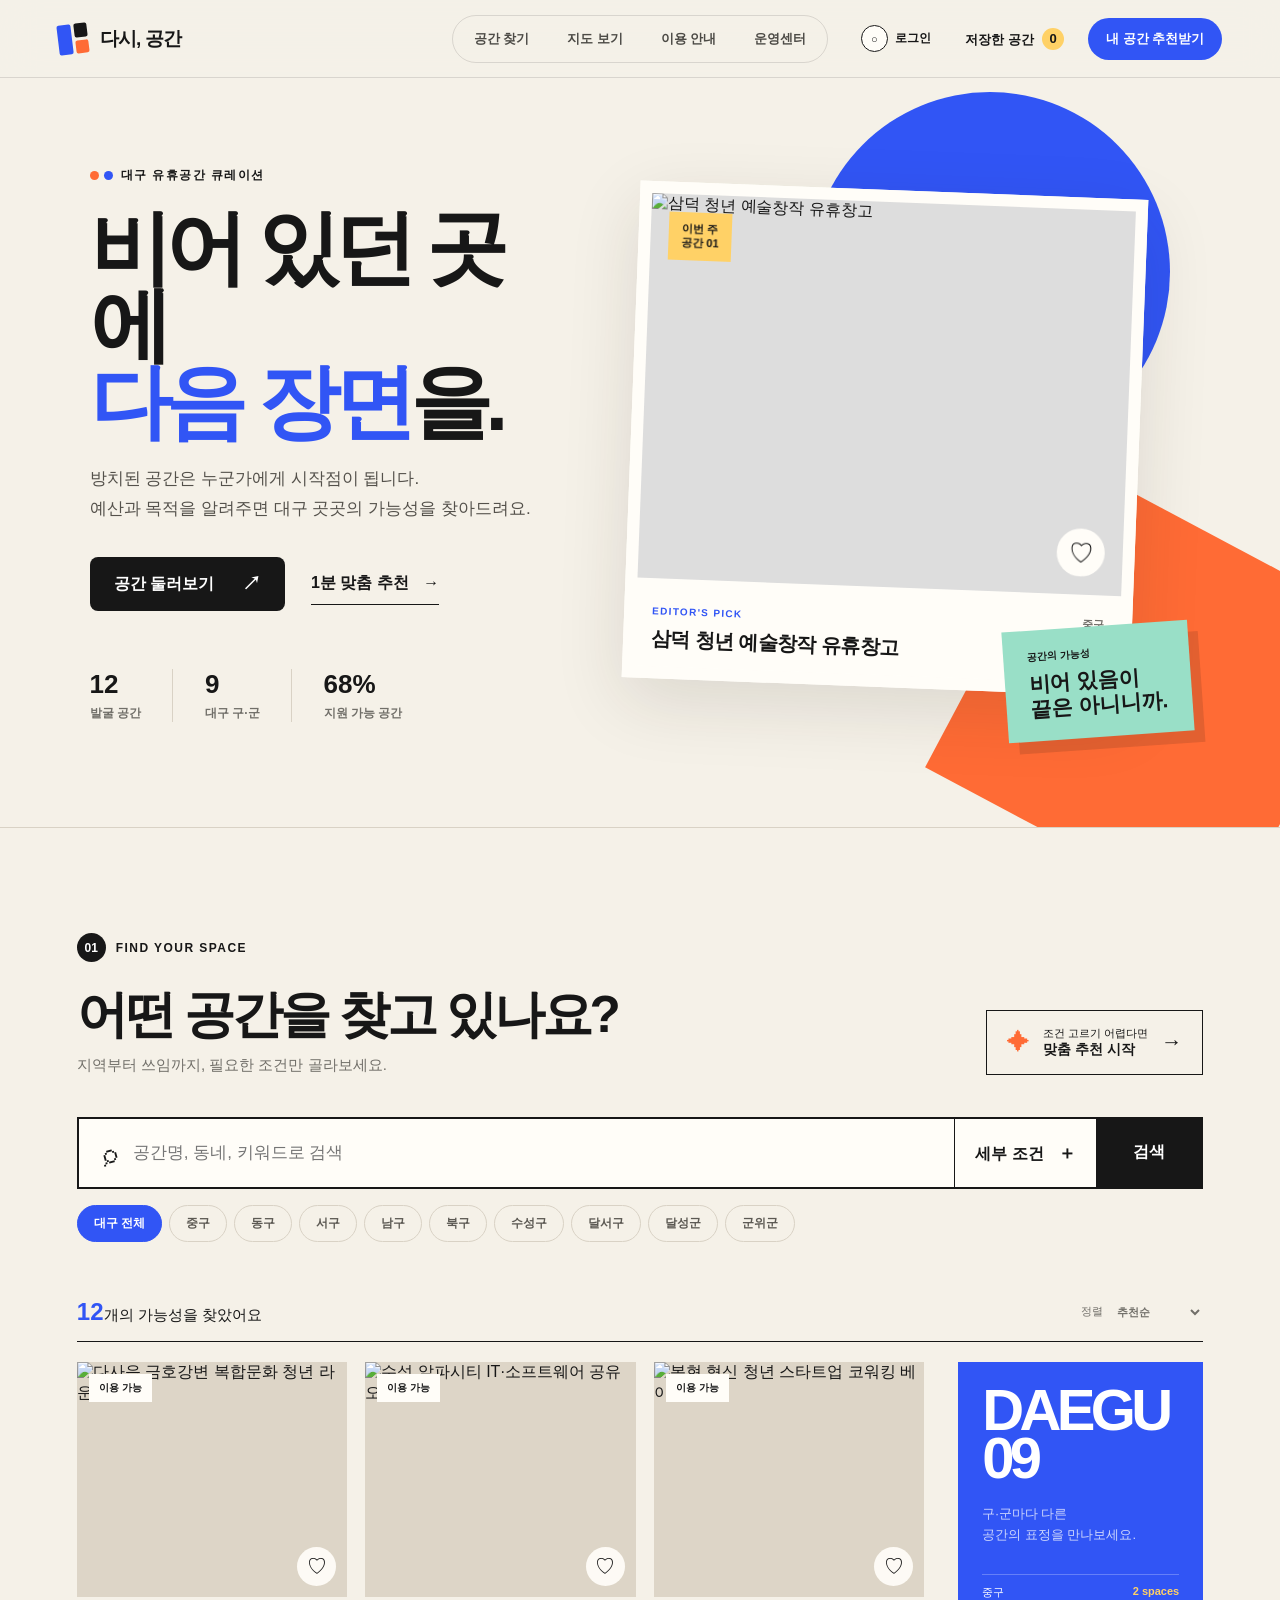
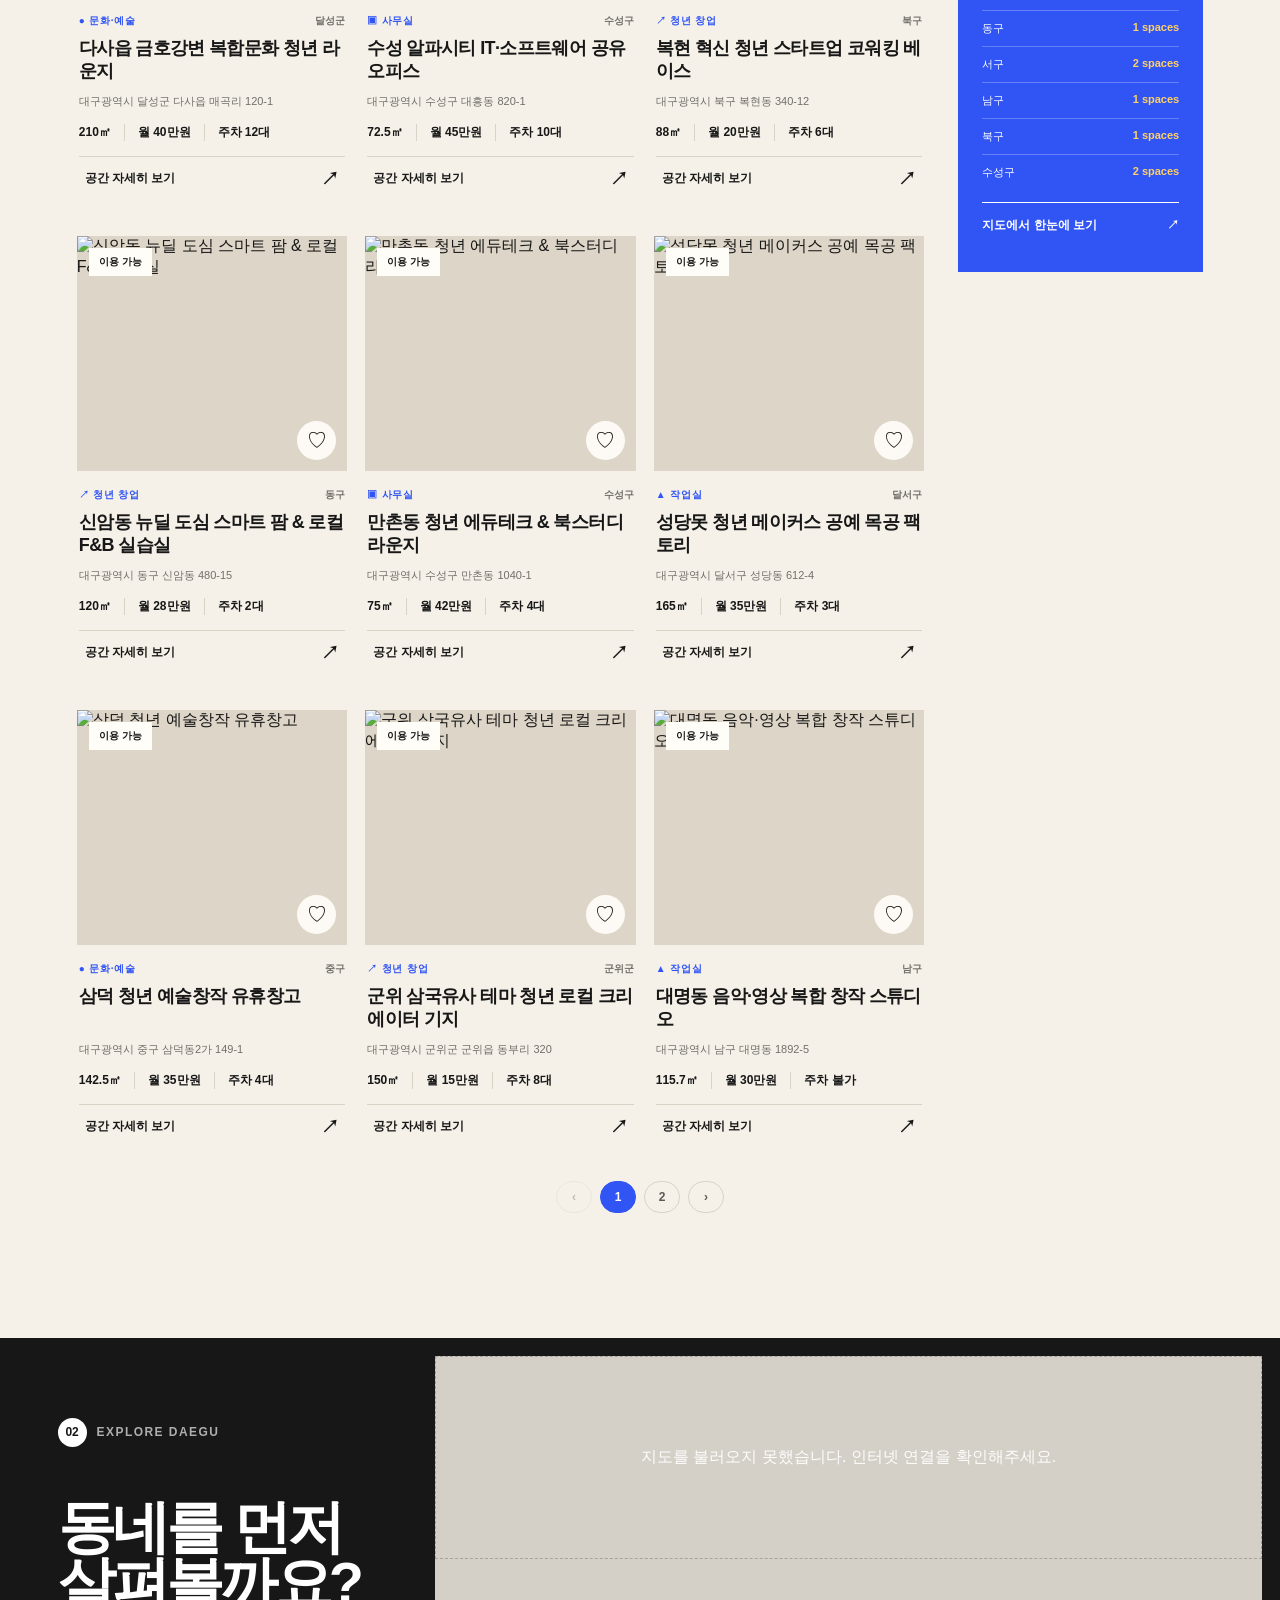
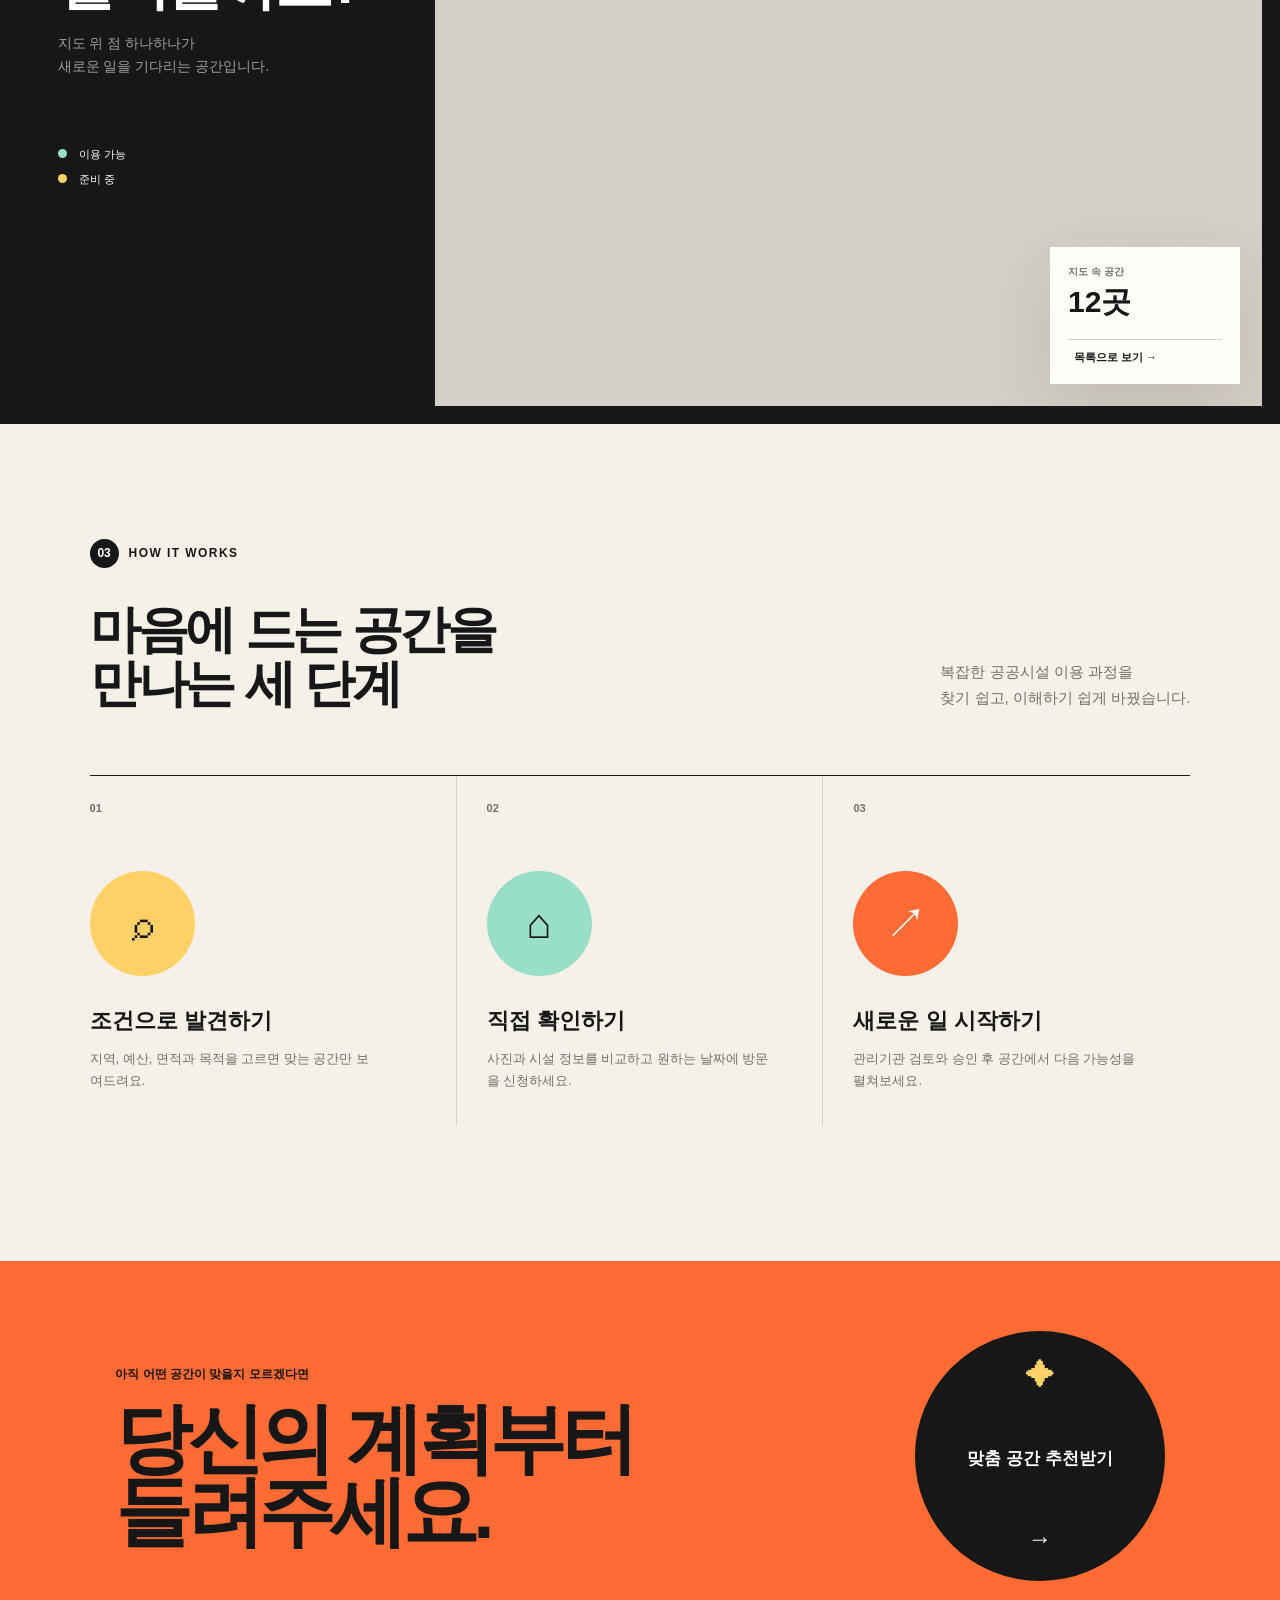
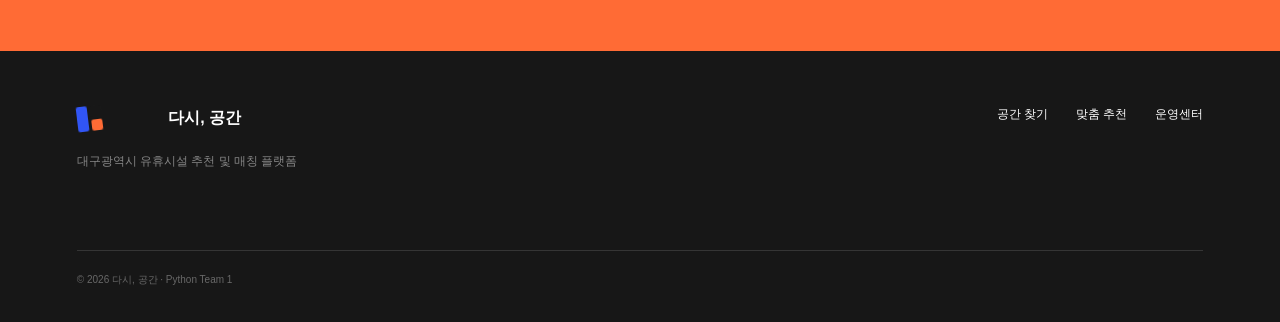
==== commit 188d322a: "최종" ====
--- a/project/index.html
+++ b/project/index.html
@@ -27,6 +27,10 @@
     </nav>
 
     <div class="header-actions">
+      <button class="account-button" id="accountButton" type="button" data-action="open-auth">
+        <span class="account-avatar" id="accountAvatar" aria-hidden="true">○</span>
+        <span id="accountLabel">로그인</span>
+      </button>
       <button class="saved-button" type="button" data-action="open-favorites">
         저장한 공간 <span id="favoriteCount">0</span>
       </button>
@@ -307,6 +311,86 @@
     </div>
   </div>
 
+  <div class="modal" id="authModal" aria-hidden="true" role="dialog" aria-modal="true" aria-label="로그인 및 회원가입">
+    <div class="modal-shell auth-shell">
+      <button class="modal-close" type="button" data-close-modal aria-label="닫기">×</button>
+      <div class="auth-intro">
+        <span class="modal-label">MEMBER ACCESS</span>
+        <h2>공간과 계획을<br>이어두세요.</h2>
+        <p>저장한 공간과 방문 신청, 추천 조건을 계정에서 관리합니다.</p>
+      </div>
+      <div class="auth-panel">
+        <div class="auth-tabs" role="tablist" aria-label="계정 메뉴">
+          <button class="active" type="button" data-auth-tab="login" role="tab" aria-selected="true">로그인</button>
+          <button type="button" data-auth-tab="signup" role="tab" aria-selected="false">회원가입</button>
+        </div>
+        <p class="form-message error" id="authError" hidden></p>
+        <form class="account-form" id="loginForm">
+          <label><span>이메일</span><input id="loginEmail" type="email" autocomplete="email" required placeholder="name@example.com"></label>
+          <label><span>비밀번호</span><input id="loginPassword" type="password" autocomplete="current-password" required placeholder="비밀번호"></label>
+          <button class="button button-cobalt wide" type="submit">로그인 <span>→</span></button>
+        </form>
+        <form class="account-form" id="signupForm" hidden>
+          <div class="form-grid">
+            <label><span>이름</span><input id="signupName" autocomplete="name" required minlength="2" placeholder="이름"></label>
+            <label><span>연락처</span><input id="signupPhone" type="tel" autocomplete="tel" required placeholder="010-0000-0000"></label>
+          </div>
+          <label><span>이메일</span><input id="signupEmail" type="email" autocomplete="email" required placeholder="name@example.com"></label>
+          <label><span>비밀번호</span><input id="signupPassword" type="password" autocomplete="new-password" required minlength="8" placeholder="8자 이상"></label>
+          <button class="button button-dark wide" type="submit">계정 만들기 <span>→</span></button>
+        </form>
+      </div>
+    </div>
+  </div>
+
+  <div class="modal" id="accountModal" aria-hidden="true" role="dialog" aria-modal="true" aria-label="내 정보">
+    <div class="modal-shell account-shell">
+      <button class="modal-close" type="button" data-close-modal aria-label="닫기">×</button>
+      <header class="account-heading">
+        <div>
+          <span class="modal-label">MY SPACE</span>
+          <h2><span id="accountName">사용자</span>님의 공간</h2>
+          <p id="accountEmail"></p>
+        </div>
+        <button class="logout-button" type="button" data-action="logout">로그아웃</button>
+      </header>
+
+      <div class="account-columns">
+        <section class="account-section">
+          <div class="section-title"><span>01</span><h3>내 정보</h3></div>
+          <form class="account-form" id="profileForm">
+            <label><span>이름</span><input id="profileName" required minlength="2"></label>
+            <label><span>이메일</span><input id="profileEmail" type="email" disabled></label>
+            <label><span>연락처</span><input id="profilePhone" type="tel"></label>
+            <button class="form-submit" type="submit">정보 저장 →</button>
+          </form>
+        </section>
+
+        <section class="account-section">
+          <div class="section-title"><span>02</span><h3>추천 조건</h3></div>
+          <form class="account-form" id="preferenceForm">
+            <div class="form-grid">
+              <label><span>선호 지역</span><select id="preferenceDistrict"><option value="">대구 전역</option></select></label>
+              <label><span>활용 목적</span><select id="preferenceCategory"><option value="">선택 안 함</option></select></label>
+            </div>
+            <div class="form-grid">
+              <label><span>월 최대 예산</span><input id="preferenceBudget" type="number" min="0" step="10" placeholder="만원"></label>
+              <label><span>최소 면적</span><input id="preferenceArea" type="number" min="0" step="1" placeholder="㎡"></label>
+            </div>
+            <label class="account-check"><input id="preferenceParking" type="checkbox"><span>주차 가능한 공간만 추천</span></label>
+            <label><span>공간에서 할 일</span><textarea id="preferenceSummary" rows="3" maxlength="1000" placeholder="계획을 간단히 적어주세요."></textarea></label>
+            <button class="form-submit" type="submit">조건 저장 →</button>
+          </form>
+        </section>
+      </div>
+
+      <section class="account-section applications-section">
+        <div class="section-title"><span>03</span><h3>방문·이용 신청</h3></div>
+        <div class="application-list" id="myApplications"></div>
+      </section>
+    </div>
+  </div>
+
   <div class="modal" id="adminModal" aria-hidden="true" role="dialog" aria-modal="true" aria-label="운영센터">
     <div class="modal-shell admin-shell">
       <button class="modal-close" type="button" data-close-modal aria-label="닫기">×</button>
--- a/project/styles.css
+++ b/project/styles.css
@@ -20,6 +20,10 @@
   box-sizing: border-box;
 }
 
+[hidden] {
+  display: none !important;
+}
+
 html {
   scroll-behavior: smooth;
 }
@@ -148,6 +152,34 @@
   justify-content: flex-end;
   align-items: center;
   gap: 10px;
+}
+
+.account-button {
+  display: inline-flex;
+  align-items: center;
+  gap: 7px;
+  padding: 8px 10px;
+  background: transparent;
+  font-size: 12px;
+  font-weight: 800;
+}
+
+.account-avatar {
+  display: grid;
+  width: 27px;
+  height: 27px;
+  place-items: center;
+  border: 1px solid var(--ink);
+  border-radius: 50%;
+  background: var(--white);
+  font-size: 11px;
+  font-weight: 900;
+}
+
+.account-button.authenticated .account-avatar {
+  border-color: var(--cobalt);
+  background: var(--cobalt);
+  color: white;
 }
 
 .saved-button {
@@ -1727,6 +1759,254 @@
   gap: 13px;
 }
 
+.auth-shell {
+  display: grid;
+  width: min(820px, 100%);
+  grid-template-columns: 0.85fr 1.15fr;
+}
+
+.auth-intro {
+  min-height: 510px;
+  padding: 68px 42px;
+  background: var(--ink);
+  color: white;
+}
+
+.auth-intro .modal-label {
+  color: var(--yellow);
+}
+
+.auth-intro h2 {
+  margin: 24px 0;
+  font-size: 42px;
+  line-height: 1.08;
+}
+
+.auth-intro p {
+  color: rgba(255, 255, 255, 0.62);
+  font-size: 13px;
+  line-height: 1.7;
+}
+
+.auth-panel {
+  align-self: center;
+  padding: 55px 45px;
+}
+
+.auth-tabs {
+  display: grid;
+  grid-template-columns: 1fr 1fr;
+  margin-bottom: 28px;
+  border-bottom: 1px solid var(--line);
+}
+
+.auth-tabs button {
+  padding: 13px 4px;
+  border-bottom: 3px solid transparent;
+  background: transparent;
+  color: var(--muted);
+  font-size: 13px;
+  font-weight: 800;
+}
+
+.auth-tabs button.active {
+  border-color: var(--cobalt);
+  color: var(--ink);
+}
+
+.account-form {
+  display: grid;
+  gap: 15px;
+}
+
+.account-form label:not(.account-check) {
+  display: grid;
+  gap: 7px;
+}
+
+.account-form label > span {
+  font-size: 11px;
+  font-weight: 800;
+}
+
+.account-form input,
+.account-form select,
+.account-form textarea {
+  width: 100%;
+  min-width: 0;
+  min-height: 46px;
+  padding: 0 12px;
+  border: 1px solid var(--line);
+  border-radius: 3px;
+  background: var(--white);
+  outline: 0;
+}
+
+.account-form textarea {
+  padding-top: 11px;
+  resize: vertical;
+}
+
+.account-form input:focus,
+.account-form select:focus,
+.account-form textarea:focus {
+  border-color: var(--cobalt);
+}
+
+.account-form input:disabled {
+  background: var(--paper-deep);
+  color: var(--muted);
+}
+
+.form-message {
+  margin: 0 0 17px;
+  padding: 11px 12px;
+  font-size: 12px;
+  line-height: 1.45;
+}
+
+.form-message.error {
+  border-left: 4px solid var(--red);
+  background: #fff0ed;
+  color: #9f2828;
+}
+
+.account-shell {
+  width: min(980px, 100%);
+  padding: 52px;
+}
+
+.account-heading {
+  display: flex;
+  justify-content: space-between;
+  align-items: end;
+  padding-bottom: 28px;
+  border-bottom: 1px solid var(--ink);
+}
+
+.account-heading h2 {
+  margin: 10px 0 5px;
+  font-size: 36px;
+}
+
+.account-heading p {
+  margin: 0;
+  color: var(--muted);
+  font-size: 12px;
+}
+
+.logout-button {
+  padding: 10px 0;
+  border-bottom: 1px solid var(--ink);
+  background: transparent;
+  font-size: 11px;
+  font-weight: 800;
+}
+
+.account-columns {
+  display: grid;
+  grid-template-columns: 0.82fr 1.18fr;
+  gap: 42px;
+}
+
+.account-section {
+  padding: 31px 0 8px;
+}
+
+.section-title {
+  display: flex;
+  gap: 9px;
+  align-items: baseline;
+  margin-bottom: 20px;
+}
+
+.section-title span {
+  color: var(--cobalt);
+  font-size: 10px;
+  font-weight: 900;
+}
+
+.section-title h3 {
+  margin: 0;
+  font-size: 19px;
+}
+
+.account-check {
+  display: flex;
+  gap: 8px;
+  align-items: center;
+  font-size: 12px;
+}
+
+.account-check input {
+  width: 16px;
+  min-height: 16px;
+}
+
+.form-submit {
+  justify-self: start;
+  padding: 11px 14px;
+  background: var(--ink);
+  color: white;
+  font-size: 11px;
+  font-weight: 800;
+}
+
+.applications-section {
+  margin-top: 26px;
+  border-top: 1px solid var(--line);
+}
+
+.application-list {
+  display: grid;
+}
+
+.application-item {
+  display: grid;
+  grid-template-columns: 1fr auto auto;
+  gap: 20px;
+  align-items: center;
+  padding: 17px 0;
+  border-top: 1px solid var(--line);
+}
+
+.application-item:first-child {
+  border-top: 0;
+}
+
+.application-item strong,
+.application-item span {
+  display: block;
+}
+
+.application-item strong {
+  margin-bottom: 5px;
+  font-size: 13px;
+}
+
+.application-item span {
+  color: var(--muted);
+  font-size: 11px;
+}
+
+.application-status {
+  color: var(--cobalt) !important;
+  font-weight: 900;
+}
+
+.application-item button {
+  padding: 8px 10px;
+  background: var(--paper-deep);
+  font-size: 10px;
+  font-weight: 800;
+}
+
+.application-empty {
+  padding: 20px 0;
+  color: var(--muted);
+  font-size: 12px;
+}
+
 .admin-shell {
   width: min(1000px, 100%);
   padding: 50px;
@@ -1952,11 +2232,14 @@
 
   .detail-hero,
   .detail-body,
-  .recommend-shell {
+  .recommend-shell,
+  .auth-shell,
+  .account-columns {
     grid-template-columns: 1fr;
   }
 
-  .recommend-intro {
+  .recommend-intro,
+  .auth-intro {
     min-height: auto;
   }
 }
@@ -1978,6 +2261,14 @@
 
   .saved-button span {
     font-size: 11px;
+  }
+
+  .account-button {
+    padding-inline: 0;
+  }
+
+  .account-button > span:last-child {
+    display: none;
   }
 
   .hero {
@@ -2150,6 +2441,9 @@
   .recommend-form,
   .recommend-results,
   .apply-shell,
+  .auth-intro,
+  .auth-panel,
+  .account-shell,
   .admin-shell {
     padding: 35px 22px;
   }
@@ -2172,4 +2466,23 @@
     flex-direction: column;
     gap: 18px;
   }
-}
+
+  .account-heading {
+    align-items: start;
+    flex-direction: column;
+    gap: 14px;
+  }
+
+  .account-heading h2 {
+    font-size: 30px;
+  }
+
+  .application-item {
+    grid-template-columns: 1fr auto;
+  }
+
+  .application-item button {
+    grid-column: 1 / -1;
+    justify-self: start;
+  }
+}
